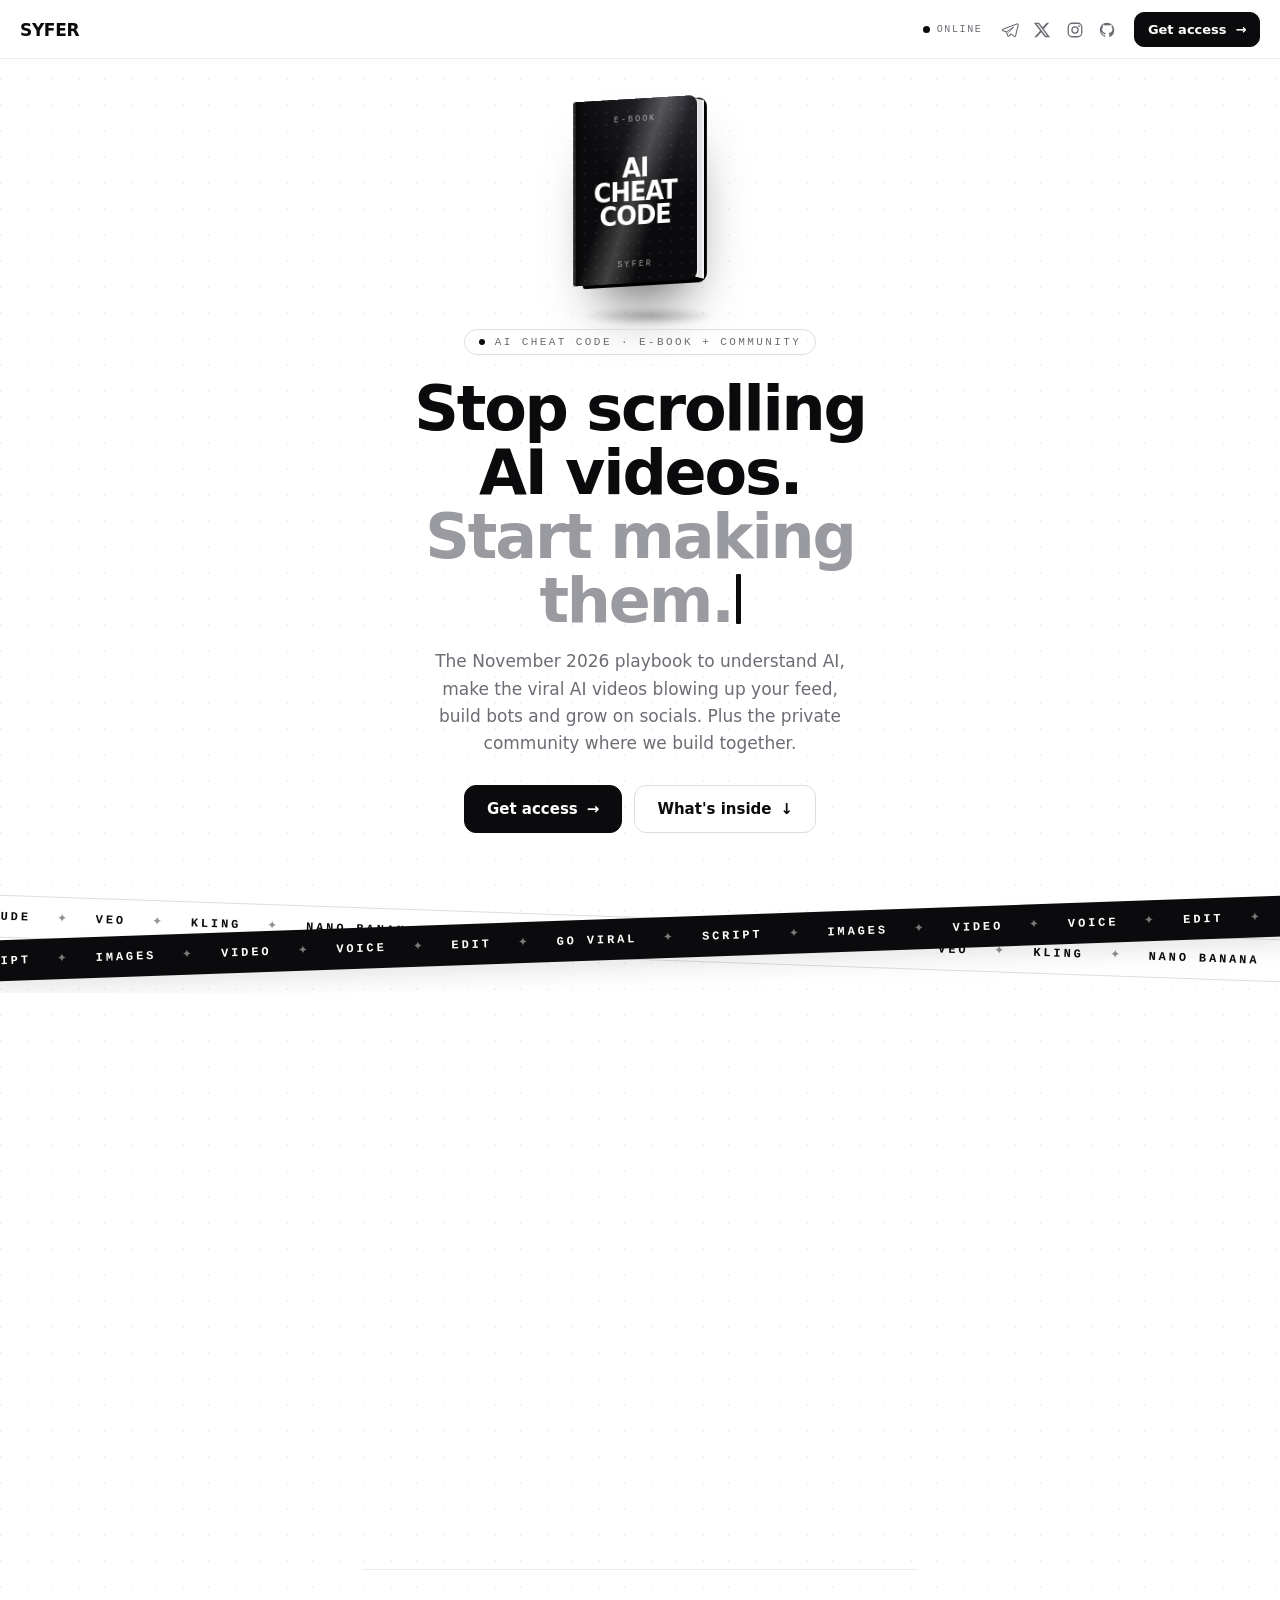
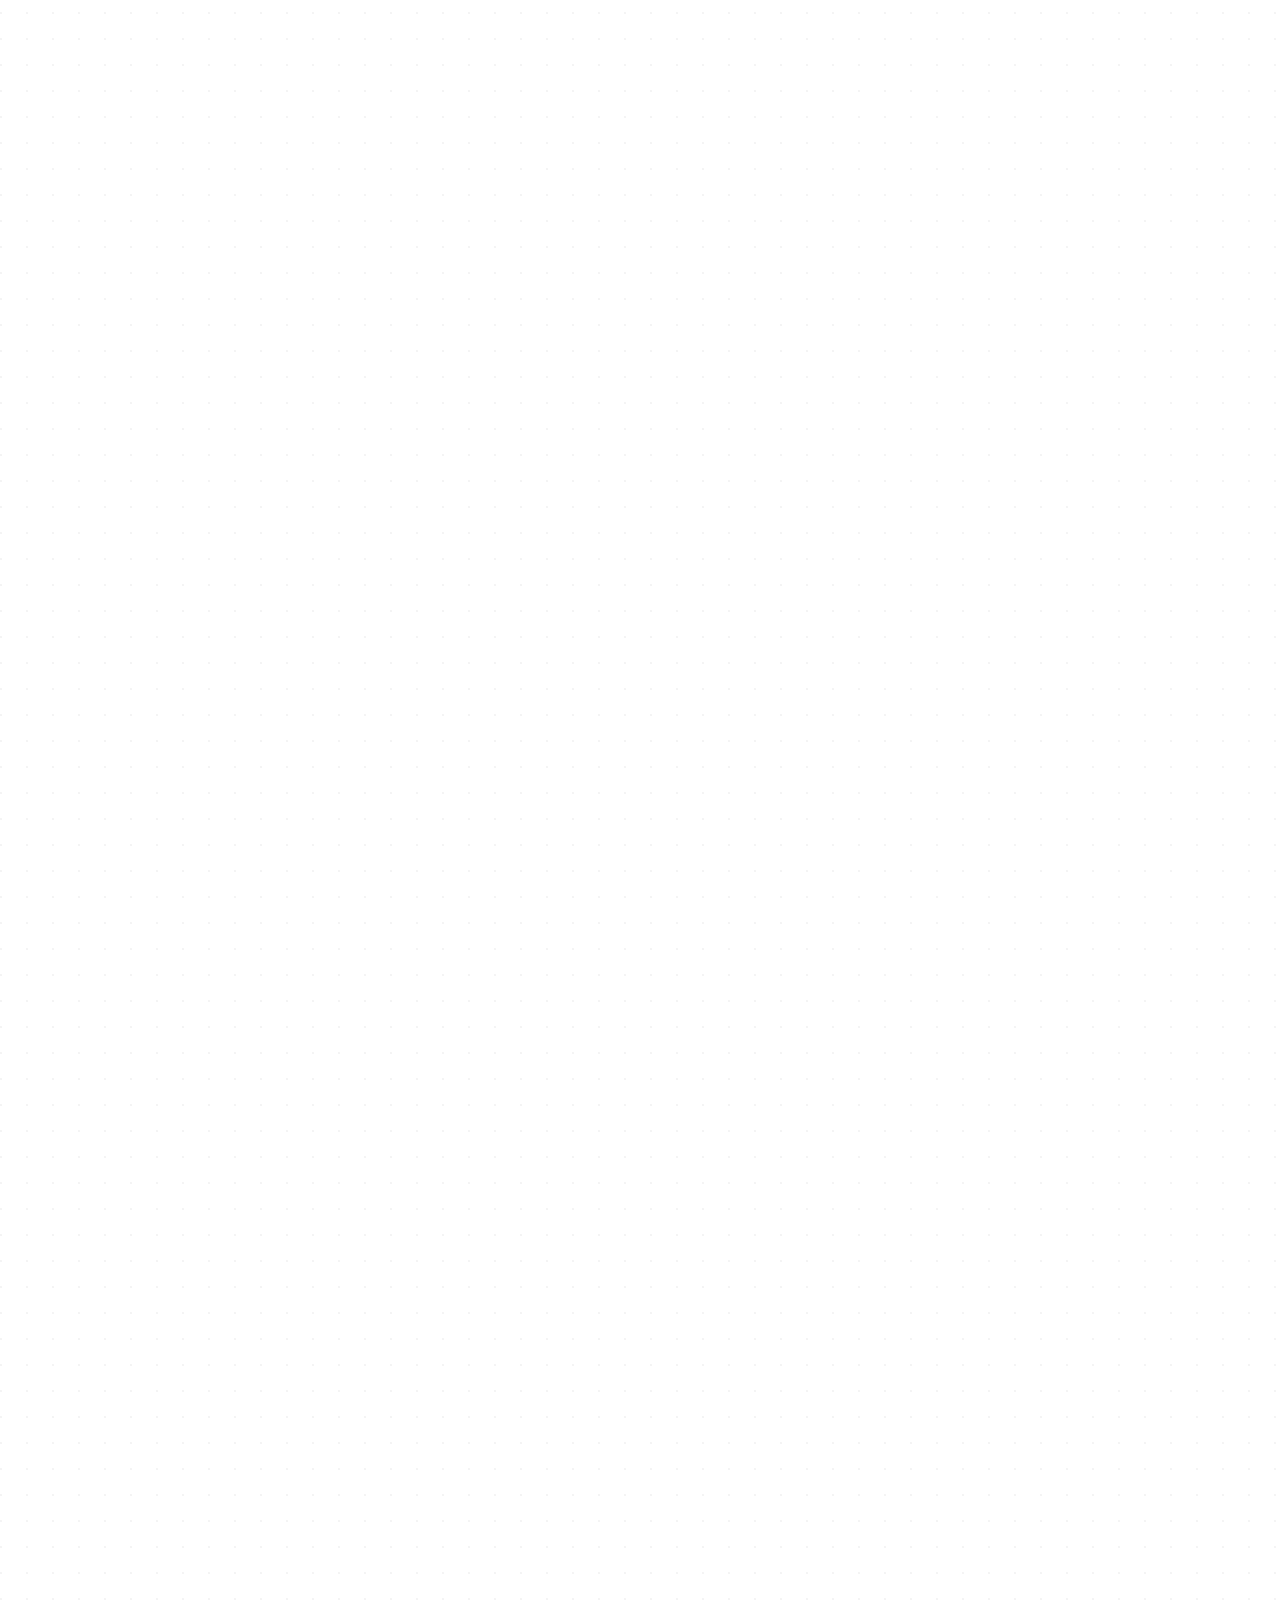
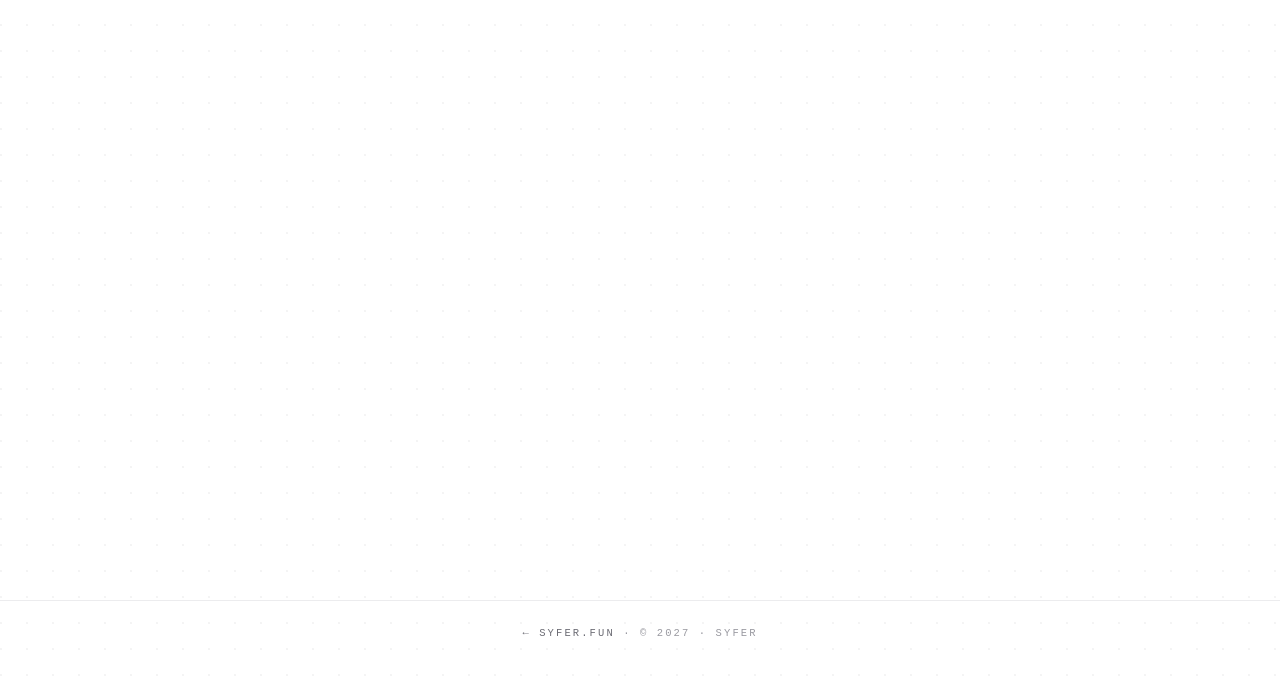
==== ai/index.html @ d8653ebd "Add AI Cheat Code sales funnel, Instagram and header socials - Add Instagram to socials and show all" ====
<!doctype html>
<html lang="en">
<head>
<meta charset="utf-8">
<meta name="viewport" content="width=device-width, initial-scale=1, viewport-fit=cover">
<title>AI Cheat Code · Learn AI with Syfer</title>
<meta name="description" content="AI Cheat Code: the November 2026 playbook to make viral AI videos, build bots and grow on socials. E-book + private community.">
<meta name="color-scheme" content="light">
<meta name="theme-color" content="#ffffff">
<meta http-equiv="Content-Security-Policy" content="default-src 'self'; base-uri 'none'; form-action 'none'; img-src 'self' data:; style-src 'self' https://fonts.googleapis.com; font-src https://fonts.gstatic.com; script-src 'self'; connect-src 'none'; object-src 'none'">
<meta name="referrer" content="strict-origin-when-cross-origin">
<link rel="canonical" href="https://syfer.fun/ai/">
<!-- Link preview on X, Instagram, Telegram, Discord… (URLs must be absolute) -->
<meta property="og:type" content="website">
<meta property="og:site_name" content="Syfer">
<meta property="og:url" content="https://syfer.fun/ai/">
<meta property="og:title" content="AI Cheat Code by Syfer">
<meta property="og:description" content="The viral AI video playbook: e-book + private community. Stop scrolling AI videos, start making them.">
<meta property="og:image" content="https://syfer.fun/ai/og.png">
<meta property="og:image:width" content="1200">
<meta property="og:image:height" content="630">
<meta property="og:image:alt" content="AI Cheat Code by Syfer: e-book and private community">
<meta name="twitter:card" content="summary_large_image">
<meta name="twitter:site" content="@0xSyfer">
<meta name="twitter:title" content="AI Cheat Code by Syfer">
<meta name="twitter:description" content="The viral AI video playbook: e-book + private community. Stop scrolling AI videos, start making them.">
<meta name="twitter:image" content="https://syfer.fun/ai/og.png">
<link rel="icon" type="image/webp" href="../face.webp">
<link rel="preconnect" href="https://fonts.googleapis.com">
<link rel="preconnect" href="https://fonts.gstatic.com" crossorigin>
<link rel="stylesheet" href="https://fonts.googleapis.com/css2?family=Inter:wght@400;500;600;700&family=Space+Grotesk:wght@500;700&family=Space+Mono:wght@400;700&display=swap">
<link rel="stylesheet" href="../styles.css">
<link rel="stylesheet" href="ai.css">
<script src="ai.js"></script>
</head>
<body class="ai">
<header class="bar">
  <a class="brand" href="../">SYFER</a>
  <span class="spacer"></span>
  <span class="status"><span class="dot"></span>online</span>
  <nav class="soc" id="bar-socials" aria-label="Socials"></nav>
  <a class="btn primary sm buzz shine" href="#join">Get access<span class="a">→</span></a>
</header>

<main>
  <div class="wrap">
    <section class="hero ai-hero">
      <div class="book" aria-hidden="true">
        <div class="book-float">
          <div class="book-3d">
            <div class="back"></div>
            <div class="pages"></div>
            <div class="cover">
              <span class="k">E-book</span>
              <span class="t">AI<br>Cheat<br>Code</span>
              <span class="by">Syfer</span>
            </div>
          </div>
        </div>
      </div>
      <span class="eyebrow"><span class="live"></span>AI Cheat Code · E-book + community</span>
      <h1 aria-label="Stop scrolling AI videos. Start making them."><span aria-hidden="true">Stop scrolling AI videos.</span><br><em class="type" aria-hidden="true" data-words="Start making them.|Make them go viral.|On any budget.">Start making them.</em></h1>
      <p class="sub">The November 2026 playbook to understand AI, make the viral AI videos blowing up your feed, build bots and grow on socials. Plus the private community where we build together.</p>
      <div class="cta">
        <a class="btn primary shine ring" id="hero-cta" href="#join">Get access <span class="a">→</span></a>
        <a class="btn ghost" href="#inside">What's inside <span class="a">↓</span></a>
      </div>
    </section>
  </div>

  <div class="band" aria-hidden="true">
    <div class="marquee alt"><div class="track">
      <span class="grp"><span>Claude</span><i>✦</i><span>Veo</span><i>✦</i><span>Kling</span><i>✦</i><span>Nano Banana</span><i>✦</i><span>Higgsfield</span><i>✦</i><span>ElevenLabs</span><i>✦</i></span>
      <span class="grp"><span>Claude</span><i>✦</i><span>Veo</span><i>✦</i><span>Kling</span><i>✦</i><span>Nano Banana</span><i>✦</i><span>Higgsfield</span><i>✦</i><span>ElevenLabs</span><i>✦</i></span>
    </div></div>
    <div class="marquee"><div class="track">
      <span class="grp"><span>Script</span><i>✦</i><span>Images</span><i>✦</i><span>Video</span><i>✦</i><span>Voice</span><i>✦</i><span>Edit</span><i>✦</i><span>Go viral</span><i>✦</i></span>
      <span class="grp"><span>Script</span><i>✦</i><span>Images</span><i>✦</i><span>Video</span><i>✦</i><span>Voice</span><i>✦</i><span>Edit</span><i>✦</i><span>Go viral</span><i>✦</i></span>
    </div></div>
  </div>

  <div class="wrap">
    <section class="block" id="inside">
      <div class="shead" data-reveal><h2>What you get</h2><span class="ln"></span></div>
      <div class="pair">
        <article class="tile spot" data-reveal>
          <svg class="ic" viewBox="0 0 24 24" aria-hidden="true"><path d="M5 4.6A2.1 2.1 0 0 1 7.1 2.5H19v15H7.1A2.1 2.1 0 0 0 5 19.6V4.6Z" fill="none" stroke="currentColor" stroke-width="1.7" stroke-linejoin="round"/><path d="M5 19.6a2.1 2.1 0 0 0 2.1 1.9H19v-4" fill="none" stroke="currentColor" stroke-width="1.7" stroke-linejoin="round"/><path d="M9 7.5h6" stroke="currentColor" stroke-width="1.7" stroke-linecap="round"/></svg>
          <h3>The e-book</h3>
          <p>80 pages, updated November 2026. From your first prompt to viral AI videos, written for complete beginners.</p>
          <ul class="ticks">
            <li>The Hood Method: viral “in the hood”-style videos, step by step</li>
            <li>The newest tools: Higgsfield, Seedance 2.5, Kling 4.0, Veo 3.1, Claude…</li>
            <li>2026 reach playbooks for TikTok, Reels, Shorts and X</li>
            <li>Build AI bots, make money, 20 copy-paste prompts</li>
          </ul>
        </article>
        <article class="tile spot" data-reveal>
          <svg class="ic" viewBox="0 0 24 24" aria-hidden="true"><circle cx="9" cy="8" r="3.3" fill="none" stroke="currentColor" stroke-width="1.7"/><path d="M2.8 20c.6-3.4 3.1-5.4 6.2-5.4s5.6 2 6.2 5.4" fill="none" stroke="currentColor" stroke-width="1.7" stroke-linecap="round"/><path d="M15.4 4.9a3.2 3.2 0 0 1 0 6.2M17.6 14.9c1.9.7 3.2 2.4 3.6 5.1" fill="none" stroke="currentColor" stroke-width="1.7" stroke-linecap="round"/></svg>
          <h3>Private community</h3>
          <p>A members-only Telegram group to build alongside me and people on the same path.</p>
          <ul class="ticks">
            <li>Updates as AI tools change, every month</li>
            <li>Feedback on your videos</li>
            <li>New workflows, prompts and drops as they land</li>
            <li>Ask questions and get unstuck fast</li>
          </ul>
        </article>
      </div>
    </section>

    <section class="block">
      <div class="shead" data-reveal><h2>What you'll learn</h2><span class="ln"></span></div>
      <ol class="mods">
        <li data-reveal><span class="num">01</span><b>Understand AI</b><span class="d">What it really is, where it's going, and how to keep up without drowning in hype.</span></li>
        <li data-reveal><span class="num">02</span><b>The model map, November 2026</b><span class="d">The latest Claude, ChatGPT, Gemini and Grok, plus the best image, video and voice models, and what each is for.</span></li>
        <li data-reveal><span class="num">03</span><b>Prompting and bending AI</b><span class="d">Prompts that work, the hacks pros use, and why “jailbreaks” get you banned.</span></li>
        <li class="star" data-reveal><span class="num">04</span><b>The Hood Method ★</b><span class="d">The core: viral “[character] in another world” videos, step by step. Asset kits, consistent characters, structured multi-shot prompts, 15-second parts, sound and edit.</span></li>
        <li data-reveal><span class="num">05</span><b>Pro creator secrets and Higgsfield</b><span class="d">How the top AI video creators prompt, plus every Higgsfield tool that matters in November 2026.</span></li>
        <li data-reveal><span class="num">06</span><b>Trend radar</b><span class="d">What's blowing up this month, and a method to catch the next trend in under 72 hours.</span></li>
        <li data-reveal><span class="num">07</span><b>Blow up on socials</b><span class="d">The 2026 rules of reach and playbooks for TikTok, Reels, Shorts and X. Comment-to-DM funnels.</span></li>
        <li data-reveal><span class="num">08</span><b>Bots and money</b><span class="d">Build your own AI bots, stack income streams, and avoid strikes and takedowns.</span></li>
      </ol>
    </section>

    <section class="block">
      <div class="shead" data-reveal><h2>Is it for you?</h2><span class="ln"></span></div>
      <div class="pair">
        <article class="tile spot" data-reveal>
          <h3>For you if</h3>
          <ul class="ticks">
            <li>You see AI videos blowing up and want to make your own</li>
            <li>You're a total beginner, or you tried and got bad results</li>
            <li>You want to understand AI, not just copy prompts</li>
          </ul>
        </article>
        <article class="tile muted" data-reveal>
          <h3>Not for you if</h3>
          <ul class="ticks no">
            <li>You want a get-rich-quick button</li>
            <li>You won't put in a few hours to practice</li>
          </ul>
        </article>
      </div>
    </section>

    <section class="block">
      <div class="shead" data-reveal><h2>How it works</h2><span class="ln"></span></div>
      <ol class="steps">
        <li data-reveal><span class="num">01</span><b>Get access</b><span class="d">€29 one-time, secure Stripe checkout: card, Apple Pay, Link or Klarna.</span></li>
        <li data-reveal><span class="num">02</span><b>Instant delivery</b><span class="d">Right after payment: your e-book download and your invite to the private community.</span></li>
        <li data-reveal><span class="num">03</span><b>Start creating</b><span class="d">Follow the 7-day plan and post your first AI video series.</span></li>
      </ol>
    </section>

    <section class="block">
      <div class="shead" data-reveal><h2>FAQ</h2><span class="ln"></span></div>
      <div class="faq" data-reveal>
        <details>
          <summary>Do I need to code or have a powerful computer?</summary>
          <p>No. Everything is written for beginners and there is a $0 route for the whole video pipeline, using free tiers and free credits.</p>
        </details>
        <details>
          <summary>What do I get exactly?</summary>
          <p>The 80-page AI Cheat Code e-book (PDF) and access to the private Telegram community, where updates, new workflows and feedback are shared.</p>
        </details>
        <details>
          <summary>How do I get access after paying?</summary>
          <p>Instantly: the confirmation page right after checkout gives you the e-book download and your community invite. You also get a receipt by email.</p>
        </details>
        <details>
          <summary>Is it up to date?</summary>
          <p>This edition covers the tools and models as of November 2026. AI moves fast, so updates are shared in the community.</p>
        </details>
        <details>
          <summary>How much is it?</summary>
          <p>€29, one-time. No subscription. Checkout can show the price in your local currency.</p>
        </details>
        <details>
          <summary>Is this financial advice?</summary>
          <p>No. Nothing here is financial advice. This is about learning and using AI tools.</p>
        </details>
      </div>
    </section>

    <section class="block" id="join">
      <div class="final" data-reveal>
        <span class="eyebrow dark"><span class="live"></span>E-book + private community</span>
        <h2>Your first viral AI video starts here.</h2>
        <p>Get the playbook and your access to the private community for €29. One-time payment, instant access.</p>
        <!-- CHECKOUT LINK: Stripe Payment Link for product prod_VgJvzCxhBrCzj3. It is the only place to change. -->
        <a class="btn invert buzz shine ring" id="checkout" href="https://buy.stripe.com/3cI8wQ4Vd99ied85Mm0x200" rel="noopener"><span>Get<span class="opt"> instant</span> access · €29</span><span class="a">→</span></a>
        <span class="note">€29 one-time · Secure Stripe checkout · Instant access</span>
      </div>
    </section>
  </div>
</main>

<div class="dock" id="dock">
  <span class="dock-t"><b>Learn AI</b><span>Viral AI video playbook</span></span>
  <a class="btn primary sm buzz" href="#join">Get access<span class="a">→</span></a>
</div>

<footer><a class="back" href="../">← syfer.fun</a> · © 2027 · SYFER</footer>

<script src="../app.js" defer></script>
</body>
</html>
---- styles.css ----
:root{
  --bg:#ffffff;
  --ink:#0b0b0d;
  --fg:#17171a;
  --muted:#6c6c74;
  --faint:#9a9aa1;
  --line:#ececee;
  --line2:#dedee1;
  --sans:"Inter",system-ui,-apple-system,"Segoe UI",sans-serif;
  --disp:"Space Grotesk","Inter",system-ui,sans-serif;
  --mono:"Space Mono",ui-monospace,"SFMono-Regular",Menlo,monospace;
  color-scheme:light;
}
*{box-sizing:border-box}
html,body{margin:0}
body{
  background:
    radial-gradient(circle at 1px 1px, rgba(11,11,13,.045) 1px, transparent 0) 0 0/26px 26px,
    var(--bg);
  color:var(--fg);font-family:var(--sans);-webkit-font-smoothing:antialiased;min-height:100vh;
  padding-top:env(safe-area-inset-top,0px);padding-bottom:env(safe-area-inset-bottom,0px)
}
a{color:inherit;text-decoration:none}
button{font-family:inherit;cursor:pointer}
img{display:block;max-width:100%}

.bar{position:sticky;top:0;z-index:20;display:flex;align-items:center;gap:12px;
  padding-top:max(12px,env(safe-area-inset-top,0px));padding-bottom:11px;
  padding-left:max(20px,env(safe-area-inset-left,0px));padding-right:max(20px,env(safe-area-inset-right,0px));
  background:rgba(255,255,255,.82);-webkit-backdrop-filter:blur(10px);backdrop-filter:blur(10px);
  border-bottom:1px solid var(--line)}
body::before{content:"";position:fixed;inset:0 0 auto;height:env(safe-area-inset-top,0px);z-index:21;background:#fff}
.brand{font-family:var(--disp);font-weight:700;font-size:17px;letter-spacing:-.02em}
.bar .spacer{flex:1}
.status{display:inline-flex;align-items:center;gap:7px;font-family:var(--mono);font-size:10px;letter-spacing:.16em;
  text-transform:uppercase;color:var(--muted)}
.status .dot{width:7px;height:7px;border-radius:50%;background:var(--ink);animation:pulse 2.6s infinite}
@keyframes pulse{0%{box-shadow:0 0 0 0 rgba(11,11,13,.28)}70%{box-shadow:0 0 0 7px rgba(11,11,13,0)}100%{box-shadow:0 0 0 0 rgba(11,11,13,0)}}
.soc{display:flex;align-items:center;gap:2px}
.soc a{display:inline-flex;align-items:center;justify-content:center;width:34px;height:34px;border-radius:9px;
  color:var(--muted);transition:.2s ease}
.soc a:hover{color:var(--ink);background:rgba(11,11,13,.05)}
.soc a:focus-visible{outline:2px solid var(--ink);outline-offset:1px}
.soc svg{width:18px;height:18px}

main{max-width:600px;margin:0 auto;
  padding-left:max(22px,env(safe-area-inset-left,0px));padding-right:max(22px,env(safe-area-inset-right,0px))}

.hero{text-align:center;padding-top:3vh;padding-bottom:6vh}
.avatar{width:112px;height:112px;border-radius:50%;object-fit:cover;border:1px solid var(--line2);
  box-shadow:0 16px 40px -18px rgba(11,11,13,.55);margin:0 auto 22px}
.eyebrow{display:inline-flex;align-items:center;gap:10px;font-family:var(--mono);font-size:11px;letter-spacing:.22em;
  text-transform:uppercase;color:var(--muted);border:1px solid var(--line2);border-radius:999px;padding:6px 14px}
h1{font-family:var(--disp);font-weight:700;font-size:clamp(36px,7.6vw,62px);line-height:1.03;letter-spacing:-.035em;
  margin:22px 0 0;color:var(--ink);text-wrap:balance}
h1 em{font-style:normal;color:var(--faint)}
.sub{font-size:clamp(15px,2vw,17px);line-height:1.6;color:var(--muted);max-width:40ch;margin:16px auto 0}
.cta{display:flex;justify-content:center;flex-wrap:wrap;gap:12px;margin-top:28px}
.btn{display:inline-flex;align-items:center;gap:9px;font-size:15px;font-weight:600;padding:14px 22px;border-radius:12px;
  border:1px solid var(--ink);transition:.22s ease;white-space:nowrap}
.btn .a{transition:transform .25s}
.btn:hover .a{transform:translateX(3px)}
.btn.primary{background:var(--ink);color:#fff}
.btn.primary:hover{transform:translateY(-2px);box-shadow:0 10px 26px -12px rgba(11,11,13,.5)}
.btn.ghost{background:#fff;color:var(--ink);border-color:var(--line2)}
.btn.ghost:hover{border-color:var(--ink);transform:translateY(-2px)}
.btn.sm{padding:9px 15px;font-size:13px;border-radius:10px}

section.block{padding-bottom:40px}
.shead{display:flex;align-items:baseline;gap:12px;margin:0 2px 16px}
.shead h2{font-family:var(--mono);font-size:11px;letter-spacing:.28em;text-transform:uppercase;color:var(--muted);margin:0}
.shead .ln{flex:1;height:1px;background:var(--line2);align-self:center}
.shead .code{font-family:var(--mono);font-size:10.5px;letter-spacing:.12em;text-transform:uppercase;color:var(--faint);
  background:transparent;border:0;padding:2px;transition:.2s}
.shead .code b{color:var(--muted);letter-spacing:.18em}
.shead .code:hover,.shead .code:hover b,.shead .code.done{color:var(--ink)}

.grid{display:grid;grid-template-columns:repeat(3,1fr);gap:10px}
.card{display:flex;align-items:center;gap:13px;background:#fff;border:1px solid var(--line);border-radius:14px;
  padding:15px 16px;transition:.22s ease;text-align:left;width:100%}
.card:hover{border-color:var(--line2);transform:translateY(-2px);box-shadow:0 12px 28px -18px rgba(11,11,13,.4)}
.card .ic{width:22px;height:22px;flex:0 0 22px;color:var(--ink)}
.card .t{display:flex;flex-direction:column;gap:1px;min-width:0}
.card .n{font-weight:600;font-size:15px}
.card .s{font-family:var(--mono);font-size:10.5px;letter-spacing:.04em;color:var(--faint);
  white-space:nowrap;overflow:hidden;text-overflow:ellipsis}
.card .arr{margin-left:auto;font-family:var(--mono);font-size:13px;color:var(--faint);transition:.24s}
.card:hover .arr{color:var(--ink);transform:translate(2px,-2px)}

footer{border-top:1px solid var(--line);text-align:center;padding:26px 0 40px;
  font-family:var(--mono);font-size:10.5px;letter-spacing:.2em;text-transform:uppercase;color:var(--faint)}

.copy-helper{position:fixed;top:0;left:0;width:1px;height:1px;opacity:0;pointer-events:none}

/* CTA effects (shared): buzz = short vibration every few seconds, shine = light sweep, ring = pulsing halo */
.buzz{animation:buzz 4.2s ease-in-out 1.2s infinite}
.buzz:hover,.buzz:focus-visible{animation:none}
@keyframes buzz{
  0%,84%,100%{transform:translate3d(0,0,0) rotate(0)}
  86%{transform:translate3d(-2px,0,0) rotate(-2.5deg)}
  88%{transform:translate3d(2px,0,0) rotate(2.5deg)}
  90%{transform:translate3d(-2px,0,0) rotate(-2deg)}
  92%{transform:translate3d(2px,0,0) rotate(2deg)}
  94%{transform:translate3d(-1px,0,0) rotate(-1deg)}
  96%{transform:translate3d(1px,0,0) rotate(.5deg)}
}
.shine{position:relative;overflow:hidden;isolation:isolate}
.shine::after{content:"";position:absolute;top:-10%;bottom:-10%;left:-60%;width:42%;pointer-events:none;
  background:linear-gradient(100deg,transparent,var(--shine,rgba(255,255,255,.42)),transparent);
  transform:skewX(-18deg);animation:shine 3.8s ease-in-out infinite}
@keyframes shine{0%,52%{transform:skewX(-18deg) translateX(0)}82%,100%{transform:skewX(-18deg) translateX(460%)}}
.ring{--ring:rgba(11,11,13,.32)}
.ring:not(:hover){box-shadow:0 0 0 0 var(--ring);animation:ring 2.6s ease-out infinite}
.ring.buzz:not(:hover){animation:buzz 4.2s ease-in-out 1.2s infinite,ring 2.6s ease-out infinite}
@keyframes ring{0%{box-shadow:0 0 0 0 var(--ring)}70%,100%{box-shadow:0 0 0 14px transparent}}

.grid.two{grid-template-columns:repeat(2,1fr)}

/* Home: promo pill + featured product card (links to the /ai sales page) */
.promo{display:inline-flex;align-items:center;gap:10px;margin:0 auto 22px;padding:5px 14px 5px 5px;border:1px solid var(--line2);
  border-radius:999px;background:#fff;font-size:13px;font-weight:600;color:var(--ink);--shine:rgba(11,11,13,.1);
  box-shadow:0 8px 22px -16px rgba(11,11,13,.45);transition:.22s ease}
.promo .new{font-family:var(--mono);font-size:10px;font-weight:700;letter-spacing:.16em;text-transform:uppercase;
  color:#fff;background:var(--ink);border-radius:999px;padding:4px 9px}
.promo .a{transition:transform .25s}
.promo:hover{border-color:var(--ink);transform:translateY(-1px)}
.promo:hover .a{transform:translateX(3px)}

.feature{position:relative;isolation:isolate;overflow:hidden;display:grid;grid-template-columns:auto 1fr;align-items:center;gap:24px;
  padding:24px 24px 24px 30px;border-radius:18px;background:var(--ink);color:#fff;
  box-shadow:0 26px 50px -30px rgba(11,11,13,.75);transition:transform .25s ease,box-shadow .25s ease}
.feature:hover{transform:translateY(-3px);box-shadow:0 34px 60px -30px rgba(11,11,13,.85)}
.feature::before{content:"";position:absolute;z-index:-2;left:50%;top:50%;width:max(220%,700px);aspect-ratio:1;translate:-50% -50%;
  background:conic-gradient(from 0deg,transparent 0deg 200deg,rgba(255,255,255,.35) 270deg,#fff 330deg,transparent 360deg);
  animation:fspin 5.5s linear infinite}
.feature::after{content:"";position:absolute;z-index:-1;inset:2px;border-radius:16px;
  background:radial-gradient(circle at 1px 1px,rgba(255,255,255,.06) 1px,transparent 0) 0 0/18px 18px,
    radial-gradient(120% 90% at 0% 0%,#26262d,#0b0b0d 60%)}
@keyframes fspin{to{transform:rotate(1turn)}}

.fbook{perspective:700px;display:block}
.fb-3d{display:block;width:92px;height:124px;transform:rotateY(-24deg) rotateX(6deg);animation:ffloat 5s ease-in-out infinite;
  border-radius:3px 8px 8px 3px;box-shadow:3px 3px 0 #d9d9de,6px 6px 0 #a9a9b0,0 22px 30px -12px rgba(0,0,0,.8)}
@keyframes ffloat{0%,100%{translate:0 0}50%{translate:0 -6px}}
.fb-cover{position:relative;overflow:hidden;display:flex;flex-direction:column;justify-content:space-between;width:100%;height:100%;
  padding:10px 9px 9px;border-radius:3px 8px 8px 3px;border:1px solid rgba(255,255,255,.14);
  background:linear-gradient(90deg,rgba(255,255,255,.1) 0 2px,rgba(0,0,0,.35) 2px 5px,transparent 5px),radial-gradient(120% 90% at 80% 0%,#33333b,#121216 62%)}
.fb-cover::after{content:"";position:absolute;inset:-20% -60%;background:linear-gradient(110deg,transparent 42%,rgba(255,255,255,.22) 50%,transparent 58%);
  animation:fgloss 5s ease-in-out infinite}
@keyframes fgloss{0%,40%{transform:translateX(-45%)}75%,100%{transform:translateX(45%)}}
.fb-cover .k,.fb-cover .by{font-family:var(--mono);font-size:6.5px;letter-spacing:.26em;text-transform:uppercase;color:rgba(255,255,255,.6)}
.fb-cover .t{font-family:var(--disp);font-weight:700;font-size:19px;line-height:.9;letter-spacing:-.04em;text-transform:uppercase}

.ftext{display:flex;flex-direction:column;align-items:flex-start;gap:6px;min-width:0}
.ftext .tag{display:inline-flex;align-items:center;gap:8px;font-family:var(--mono);font-size:10px;letter-spacing:.18em;text-transform:uppercase;color:rgba(255,255,255,.65)}
.ftext .live{width:6px;height:6px;border-radius:50%;background:#fff;animation:fpulse 2.4s infinite}
@keyframes fpulse{0%{box-shadow:0 0 0 0 rgba(255,255,255,.45)}70%{box-shadow:0 0 0 7px rgba(255,255,255,0)}100%{box-shadow:0 0 0 0 rgba(255,255,255,0)}}
.ftext b{font-family:var(--disp);font-size:26px;line-height:1.05;letter-spacing:-.03em;color:#fff}
.ftext .d{font-size:14px;line-height:1.5;color:rgba(255,255,255,.68);max-width:36ch}
.ftext .btn{margin-top:8px}
.btn.invert{background:#fff;color:var(--ink);border-color:#fff;--shine:rgba(11,11,13,.14)}
.feature:hover .btn .a{transform:translateX(3px)}

@media(max-width:420px){
  .feature{grid-template-columns:1fr;justify-items:center;text-align:center;gap:20px;padding:28px 20px 24px}
  .ftext{align-items:center}
  .promo{font-size:12px;gap:8px;padding-right:12px}
}
@media(max-width:360px){.promo .opt{display:none}}

@media(max-width:640px){
  .bar{gap:8px;padding-left:max(16px,env(safe-area-inset-left,0px));padding-right:max(16px,env(safe-area-inset-right,0px))}
  .status{display:none}
  .soc{gap:0}
  .soc a{width:32px;height:32px}
}
@media(max-width:360px){
  .bar{gap:6px}
  .soc a{width:30px;height:30px}
  .bar .btn.sm{padding:9px 12px}
  .bar .btn .a{display:none}
}

@media(max-width:620px){.grid{grid-template-columns:1fr 1fr}}
@media(max-width:400px){.grid,.grid.two{grid-template-columns:1fr}}

@media(prefers-reduced-motion:reduce){
  *,*::before,*::after{animation:none!important;transition:none!important}
}
---- ai/ai.css ----
/* syfer.fun/ai — "Learn AI" sales page. Loaded after ../styles.css. */

body.ai main{max-width:none;padding:0}
.wrap{max-width:600px;margin:0 auto;
  padding-left:max(22px,env(safe-area-inset-left,0px));padding-right:max(22px,env(safe-area-inset-right,0px))}
section[id]{scroll-margin-top:76px}
a.brand{color:var(--ink)}
footer .back{color:var(--muted);transition:color .2s}
footer .back:hover{color:var(--ink)}
@media(prefers-reduced-motion:no-preference){html{scroll-behavior:smooth}}

/* ---------- Hero ---------- */
.ai-hero{padding-top:max(28px,4vh);padding-bottom:5vh}
.ai-hero > *{animation:rise .9s cubic-bezier(.2,.7,.2,1) both}
.ai-hero > :nth-child(1){animation-delay:.05s}
.ai-hero > :nth-child(2){animation-delay:.25s}
.ai-hero > :nth-child(3){animation-delay:.38s}
.ai-hero > :nth-child(4){animation-delay:.52s}
.ai-hero > :nth-child(5){animation-delay:.66s}
@keyframes rise{from{opacity:0;transform:translateY(22px);filter:blur(8px)}to{opacity:1;transform:none;filter:none}}

.eyebrow .live{width:6px;height:6px;border-radius:50%;background:var(--ink);animation:pulse 2.6s infinite}
.eyebrow.dark{color:rgba(255,255,255,.7);border-color:rgba(255,255,255,.18)}
.eyebrow.dark .live{background:#fff;animation-name:pulse-w}
@keyframes pulse-w{0%{box-shadow:0 0 0 0 rgba(255,255,255,.4)}70%{box-shadow:0 0 0 7px rgba(255,255,255,0)}100%{box-shadow:0 0 0 0 rgba(255,255,255,0)}}

/* typewriter line */
.type{display:inline-block;min-height:1.03em}
.type::after{content:"";display:inline-block;width:.07em;height:.8em;margin-left:.06em;vertical-align:-.04em;
  background:var(--ink);border-radius:1px;animation:caret 1s steps(1) infinite}
@keyframes caret{50%{opacity:0}}

/* 3D e-book */
.book{display:flex;justify-content:center;perspective:1100px;margin:4px auto 30px;height:200px}
.book-float{position:relative;animation:float 6s ease-in-out infinite}
.book-float::after{content:"";position:absolute;left:8%;right:-6%;bottom:-26px;height:18px;border-radius:50%;
  background:radial-gradient(closest-side,rgba(11,11,13,.28),transparent);filter:blur(2px);animation:shadow 6s ease-in-out infinite}
@keyframes float{0%,100%{transform:translateY(0)}50%{transform:translateY(-12px)}}
@keyframes shadow{0%,100%{transform:scale(1);opacity:1}50%{transform:scale(.84);opacity:.6}}
.book-3d{--t:22px;position:relative;width:138px;height:186px;transform-style:preserve-3d;
  transform:rotateX(var(--rx,7deg)) rotateY(var(--ry,-26deg));transition:transform .6s cubic-bezier(.2,.7,.2,1)}
.book-3d > div{position:absolute;inset:0;border-radius:3px 9px 9px 3px}
.book-3d .back{background:#000;transform:translateZ(calc(var(--t) / -2));box-shadow:0 34px 60px -24px rgba(11,11,13,.7)}
.book-3d .pages{left:0;width:var(--t);inset:auto;top:3px;height:calc(100% - 6px);border-radius:2px;
  background:repeating-linear-gradient(90deg,#f4f4f6 0 1px,#dcdce0 1px 2px);
  transform:rotateY(90deg) translateZ(calc(138px - var(--t) / 2 - 3px))}
.book-3d .cover{display:flex;flex-direction:column;justify-content:space-between;padding:16px 15px 14px;overflow:hidden;
  color:#fff;transform:translateZ(calc(var(--t) / 2));
  background:
    linear-gradient(90deg,rgba(255,255,255,.1) 0 3px,rgba(0,0,0,.35) 3px 7px,transparent 7px),
    radial-gradient(120% 90% at 80% 0%,#2a2a31,#0b0b0d 62%)}
.cover::before{content:"";position:absolute;inset:0;pointer-events:none;opacity:.5;
  background:radial-gradient(circle at 1px 1px,rgba(255,255,255,.14) 1px,transparent 0) 0 0/12px 12px}
.cover::after{content:"";position:absolute;inset:-20% -60%;pointer-events:none;
  background:linear-gradient(110deg,transparent 42%,rgba(255,255,255,.22) 50%,transparent 58%);
  animation:gloss 5s ease-in-out infinite}
@keyframes gloss{0%,40%{transform:translateX(-45%)}75%,100%{transform:translateX(45%)}}
.cover .k,.cover .by{position:relative;font-family:var(--mono);font-size:9px;letter-spacing:.28em;text-transform:uppercase;color:rgba(255,255,255,.6)}
.cover .t{position:relative;font-family:var(--disp);font-weight:700;font-size:27px;line-height:.9;letter-spacing:-.04em;text-transform:uppercase}

/* ---------- Crossing marquee tapes ---------- */
.band{position:relative;overflow:hidden;padding:34px 0;margin:6px 0 30px}
.marquee{position:relative;margin:0 -30px;padding:13px 0;background:var(--ink);color:#fff;transform:rotate(-2deg);
  box-shadow:0 14px 30px -18px rgba(11,11,13,.6)}
.marquee.alt{position:absolute;left:0;right:0;top:50%;margin-top:-22px;background:#fff;color:var(--ink);
  border-block:1px solid var(--line2);transform:rotate(2deg);box-shadow:none}
.marquee .track{display:flex;width:max-content;animation:marq 28s linear infinite}
.marquee.alt .track{animation-duration:34s;animation-direction:reverse}
.marquee .grp{display:flex;align-items:center;gap:26px;padding-right:26px;white-space:nowrap;
  font-family:var(--mono);font-size:12px;font-weight:700;letter-spacing:.24em;text-transform:uppercase}
.marquee i{font-style:normal;font-weight:400;opacity:.45}
@keyframes marq{to{transform:translateX(-50%)}}

/* ---------- Scroll reveal (enabled by ai.js, skipped for reduced motion) ---------- */
.rv [data-reveal]{opacity:0;translate:0 26px;filter:blur(6px);
  transition:opacity .8s ease var(--d,0s),translate .8s cubic-bezier(.2,.7,.2,1) var(--d,0s),filter .8s ease var(--d,0s),
    transform .25s ease,box-shadow .25s ease,border-color .25s ease,background-color .25s ease}
.rv [data-reveal].in{opacity:1;translate:none;filter:none}

/* ---------- Tiles ---------- */
.pair{display:grid;grid-template-columns:1fr 1fr;gap:10px}
.tile{position:relative;overflow:hidden;background:#fff;border:1px solid var(--line);border-radius:14px;padding:20px 18px;
  transition:transform .25s ease,box-shadow .25s ease,border-color .25s ease}
.tile.spot:hover{transform:translateY(-3px);border-color:var(--line2);box-shadow:0 18px 40px -24px rgba(11,11,13,.45)}
.spot::before{content:"";position:absolute;inset:0;pointer-events:none;opacity:0;transition:opacity .3s;
  background:radial-gradient(240px circle at var(--mx,50%) var(--my,0%),rgba(11,11,13,.07),transparent 65%)}
.spot:hover::before{opacity:1}
.tile > *{position:relative}
.tile.muted{background:transparent;border-style:dashed;border-color:var(--line2)}
.tile .ic{width:24px;height:24px;color:var(--ink);margin-bottom:14px;transition:transform .35s cubic-bezier(.3,1.6,.5,1)}
.tile:hover .ic{transform:scale(1.15) rotate(-6deg)}
.tile h3{font-family:var(--disp);font-weight:700;font-size:19px;letter-spacing:-.02em;margin:0 0 6px;color:var(--ink)}
.tile p{margin:0 0 14px;font-size:14px;line-height:1.55;color:var(--muted)}
.ticks{list-style:none;margin:0;padding:0;display:grid;gap:9px}
.ticks li{position:relative;padding-left:20px;font-size:14px;line-height:1.5}
.ticks li::before{content:"→";position:absolute;left:0;top:0;font-family:var(--mono);font-size:12px;color:var(--faint);transition:transform .25s,color .25s}
.tile:hover .ticks li::before{color:var(--ink);transform:translateX(2px)}
.ticks.no li{color:var(--muted)}
.ticks.no li::before{content:"×"}

/* ---------- Modules ---------- */
.mods,.steps{list-style:none;margin:0;padding:0}
.mods{border-top:1px solid var(--line)}
.mods li{position:relative;display:grid;grid-template-columns:40px 1fr;column-gap:10px;row-gap:3px;padding:16px 8px;
  border-bottom:1px solid var(--line);border-radius:10px}
.mods li:hover{background-color:rgba(11,11,13,.03)}
.mods .num,.steps .num{font-family:var(--mono);font-size:12px;letter-spacing:.06em;color:var(--faint);transition:color .25s}
.mods .num{grid-row:span 2;padding-top:3px}
.mods li:hover .num{color:var(--ink)}
.mods li.star{background-color:var(--ink);border-color:var(--ink);margin:6px 0;padding:18px 14px}
.mods li.star b{color:#fff}
.mods li.star .d{color:rgba(255,255,255,.7)}
.mods li.star .num{color:rgba(255,255,255,.5)}
.mods li.star:hover{background-color:#000}
.mods b,.steps b{font-weight:600;font-size:15.5px;color:var(--ink)}
.mods .d,.steps .d{font-size:14px;line-height:1.55;color:var(--muted)}

/* ---------- Steps ---------- */
.steps{display:grid;grid-template-columns:repeat(3,1fr);gap:10px}
.steps li{display:flex;flex-direction:column;gap:6px;background:#fff;border:1px solid var(--line);border-radius:14px;padding:18px 16px}
.steps .num{display:inline-grid;place-items:center;width:30px;height:30px;margin-bottom:8px;border-radius:50%;
  border:1px solid var(--line2);color:var(--muted);transition:background-color .5s ease var(--d,0s),color .5s ease var(--d,0s),border-color .5s ease var(--d,0s)}
.steps li.in .num,.steps li:hover .num{background:var(--ink);border-color:var(--ink);color:#fff}

/* ---------- FAQ ---------- */
.faq{border-top:1px solid var(--line)}
.faq details{border-bottom:1px solid var(--line);padding:0 2px}
.faq summary{display:flex;justify-content:space-between;align-items:center;gap:14px;padding:16px 0;cursor:pointer;
  font-weight:600;font-size:15px;color:var(--ink);list-style:none}
.faq summary::-webkit-details-marker{display:none}
.faq summary::after{content:"+";font-family:var(--mono);font-size:16px;color:var(--faint);transition:transform .25s}
.faq details[open] summary::after{transform:rotate(45deg);color:var(--ink)}
.faq summary:focus-visible{outline:2px solid var(--ink);outline-offset:2px;border-radius:4px}
.faq details[open] p{animation:open .35s ease}
@keyframes open{from{opacity:0;transform:translateY(-4px)}}
.faq p{margin:0 0 16px;font-size:14px;line-height:1.6;color:var(--muted)}

/* ---------- Final CTA (rotating light border) ---------- */
.final{position:relative;isolation:isolate;overflow:hidden;display:flex;flex-direction:column;align-items:center;text-align:center;
  color:#fff;background:var(--ink);border-radius:20px;padding:42px 22px 34px;box-shadow:0 30px 60px -30px rgba(11,11,13,.7)}
.final::before{content:"";position:absolute;z-index:-2;left:50%;top:50%;width:max(220%,720px);aspect-ratio:1;translate:-50% -50%;
  background:conic-gradient(from 0deg,transparent 0deg 200deg,rgba(255,255,255,.35) 270deg,#fff 330deg,transparent 360deg);
  animation:spin 5.5s linear infinite}
.final::after{content:"";position:absolute;z-index:-1;inset:2px;border-radius:18px;
  background:
    radial-gradient(circle at 1px 1px,rgba(255,255,255,.06) 1px,transparent 0) 0 0/18px 18px,
    radial-gradient(120% 80% at 50% 0%,#23232a,#0b0b0d 62%)}
@keyframes spin{to{transform:rotate(1turn)}}
.final h2{font-family:var(--disp);font-weight:700;font-size:clamp(30px,6.4vw,42px);letter-spacing:-.035em;line-height:1.04;margin:18px 0 0}
.final p{margin:12px 0 26px;font-size:15px;line-height:1.55;color:rgba(255,255,255,.66);max-width:34ch}
.btn.invert{background:#fff;color:var(--ink);border-color:#fff;font-size:16px;padding:16px 26px;--shine:rgba(11,11,13,.14)}
.btn.invert.ring{--ring:rgba(255,255,255,.5)}
.btn.invert:hover{transform:translateY(-2px) scale(1.02);box-shadow:0 14px 34px -12px rgba(255,255,255,.35)}
.final .note{margin-top:18px;font-family:var(--mono);font-size:11px;letter-spacing:.08em;color:rgba(255,255,255,.5)}

/* ---------- Mobile sticky CTA ---------- */
.dock{display:none}
@media(max-width:640px){
  .dock{position:fixed;z-index:30;left:12px;right:12px;bottom:calc(12px + env(safe-area-inset-bottom,0px));
    display:flex;align-items:center;gap:12px;padding:10px 10px 10px 16px;border:1px solid var(--line2);border-radius:16px;
    background:rgba(255,255,255,.9);-webkit-backdrop-filter:blur(12px);backdrop-filter:blur(12px);
    box-shadow:0 18px 40px -18px rgba(11,11,13,.5);
    transform:translateY(160%);visibility:hidden;
    transition:transform .5s cubic-bezier(.2,.7,.2,1),visibility 0s linear .5s}
  .dock.show{transform:none;visibility:visible;transition:transform .5s cubic-bezier(.2,.7,.2,1),visibility 0s}
  .dock-t{display:flex;flex-direction:column;min-width:0;margin-right:auto}
  .dock-t b{font-family:var(--disp);font-size:15px;letter-spacing:-.01em}
  .dock-t span{font-family:var(--mono);font-size:10px;letter-spacing:.04em;color:var(--faint);white-space:nowrap;overflow:hidden;text-overflow:ellipsis}
  .dock .btn .a{display:inline}
  footer{padding-bottom:110px}
}

@media(max-width:620px){
  .pair,.steps{grid-template-columns:1fr}
  .book{height:180px;margin-bottom:26px}
  .book-3d{width:124px;height:168px}
  .book-3d .pages{transform:rotateY(90deg) translateZ(calc(124px - var(--t) / 2 - 3px))}
  .cover .t{font-size:24px}
  .marquee{transform:rotate(-4deg)}
  .marquee.alt{transform:rotate(4deg)}
  .band{padding:44px 0}
}
@media(max-width:400px){
  .ai-hero .eyebrow,.final .eyebrow{font-size:10px;letter-spacing:.14em;padding:6px 12px;gap:8px;white-space:nowrap}
}
@media(max-width:360px){
  .ai-hero h1{font-size:32px}
  .final{padding-left:16px;padding-right:16px}
  .btn.invert{font-size:15px;padding:14px 18px}
  .final .opt{display:none}
}
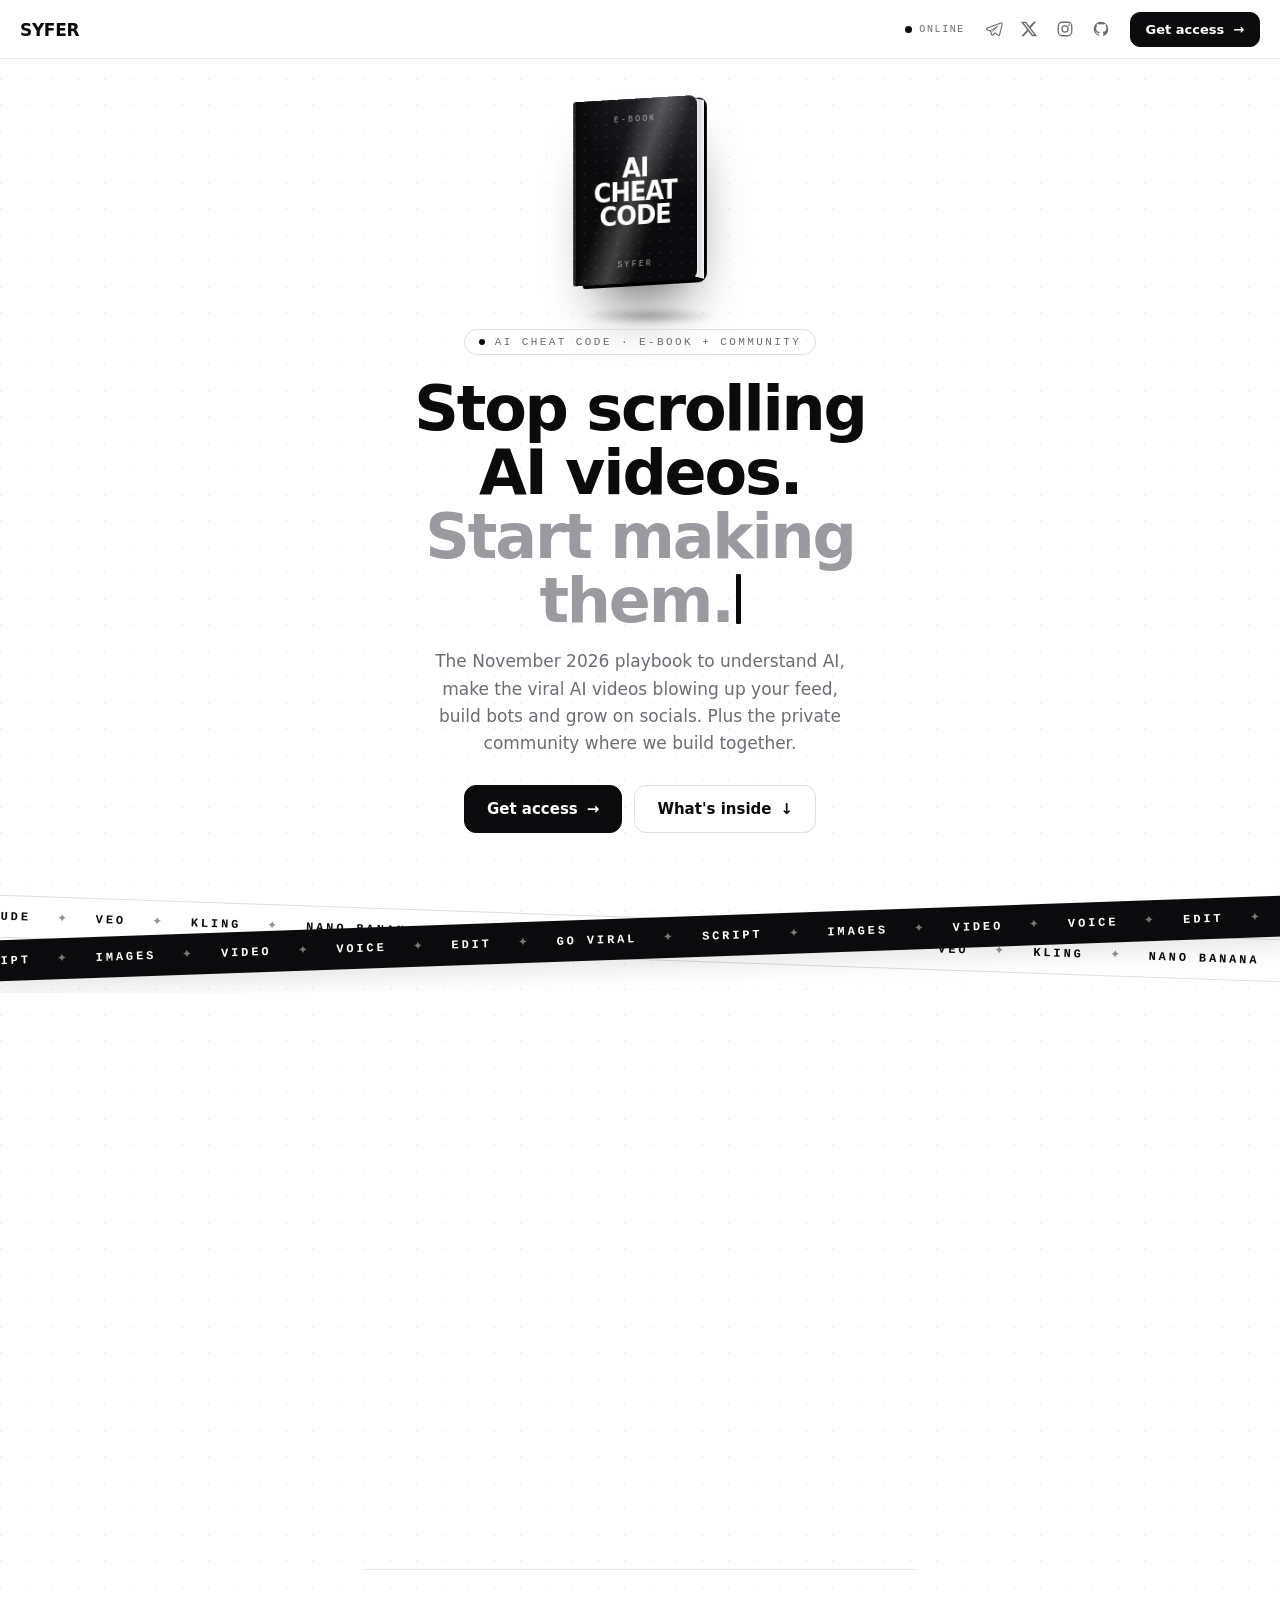
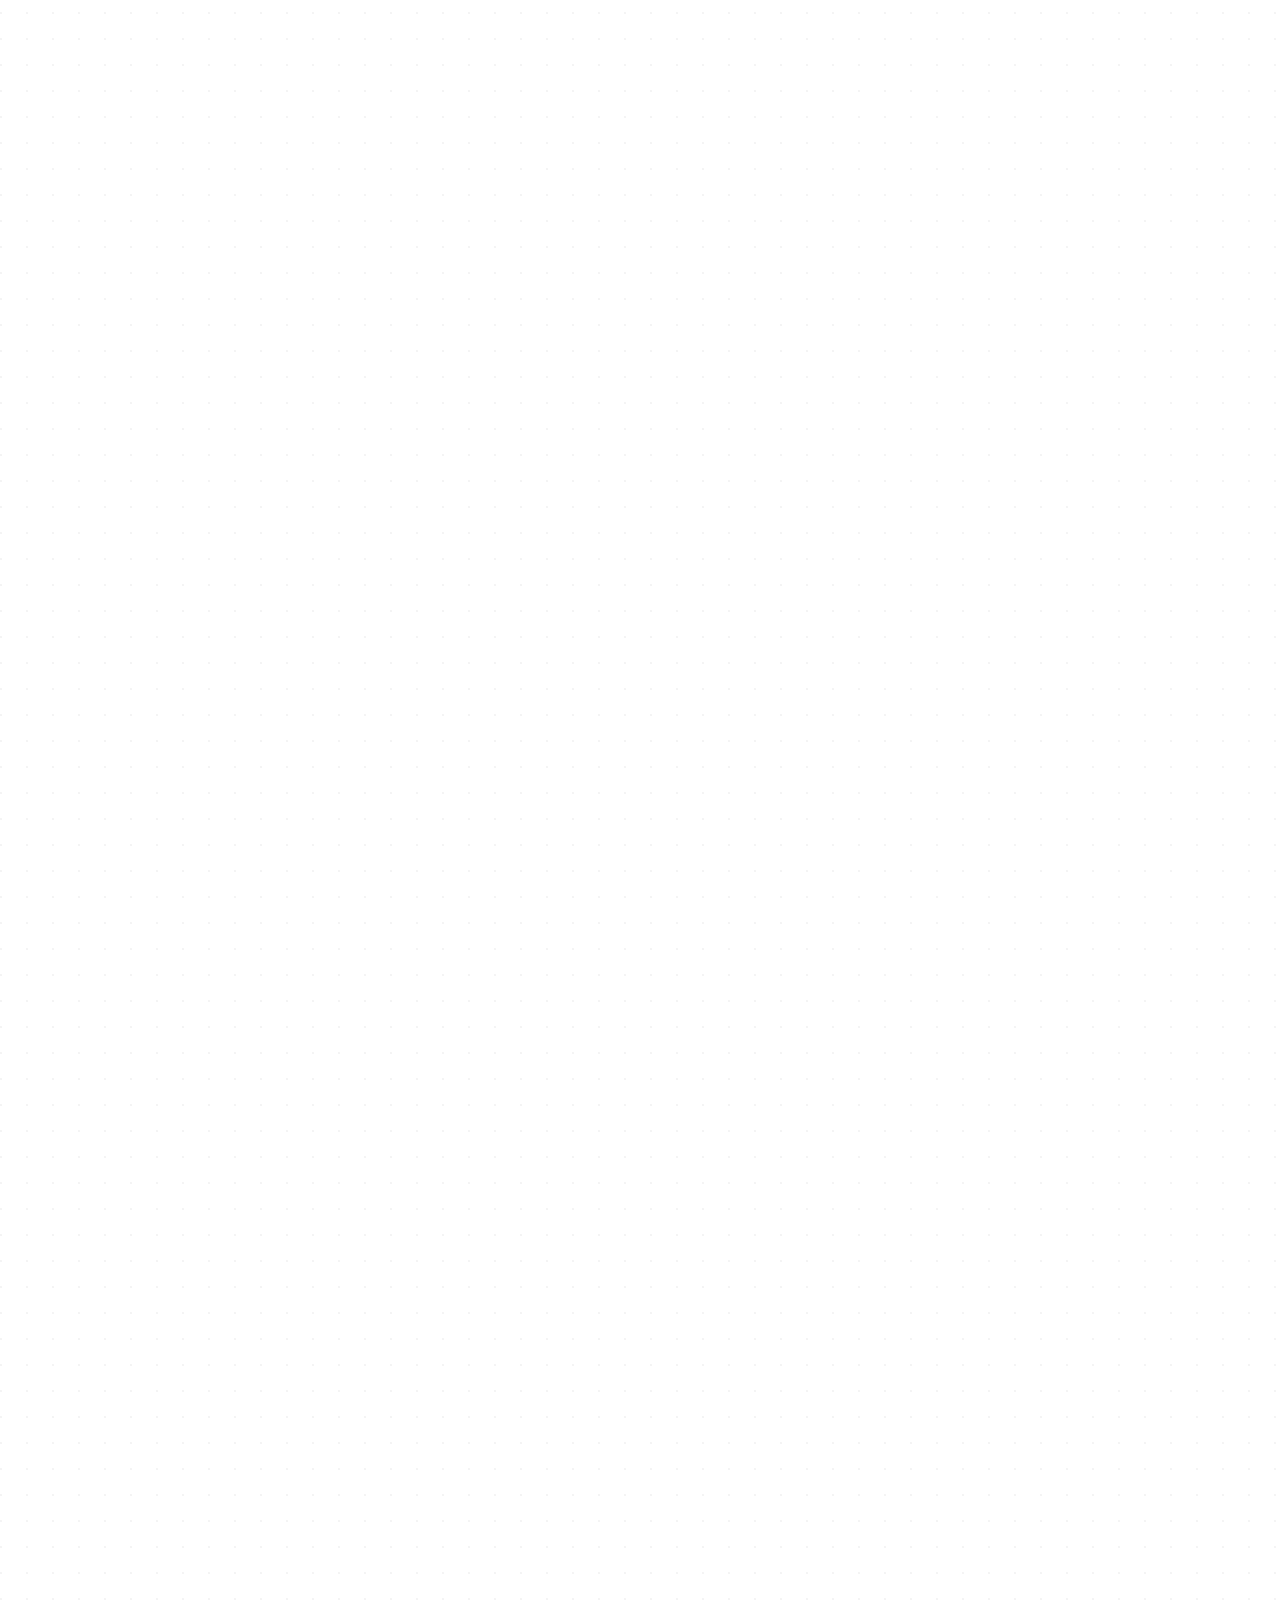
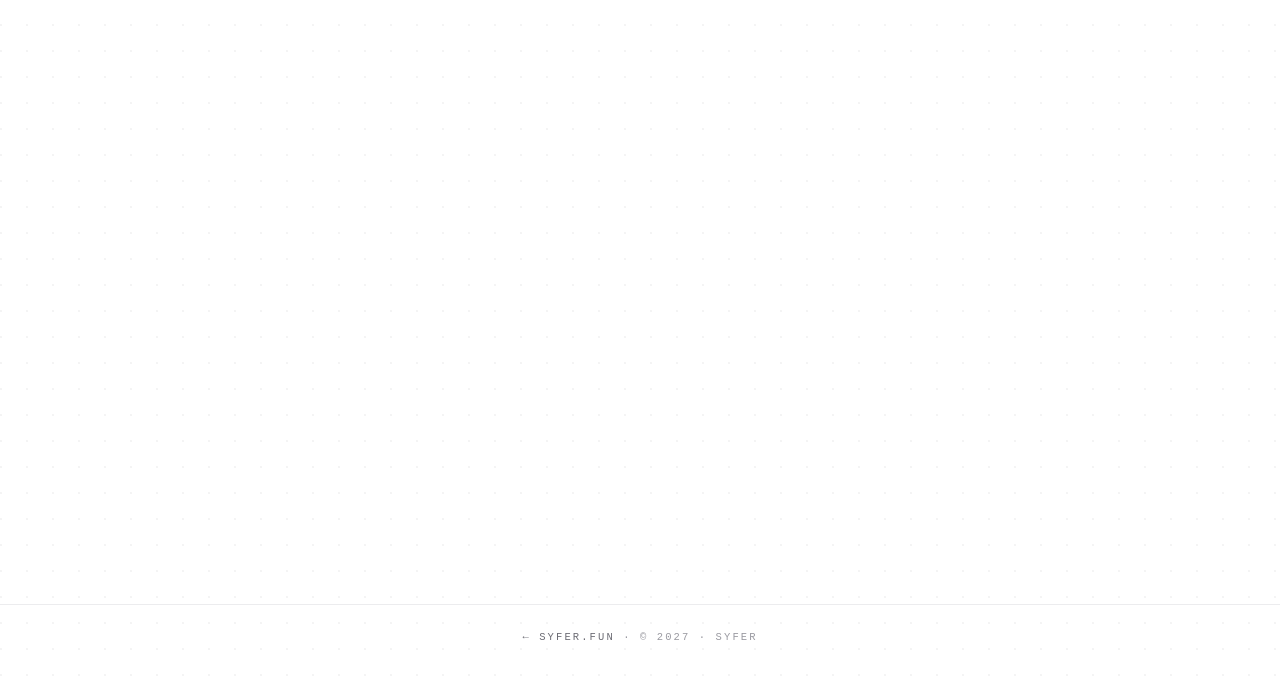
==== commit ce8a1f72: "Simplify buy buttons and welcome page help links - Remove the price from the "Get it" and "Get insta" ====
--- a/ai/index.html
+++ b/ai/index.html
@@ -188,7 +188,7 @@
         <h2>Your first viral AI video starts here.</h2>
         <p>Get the playbook and your access to the private community for €29. One-time payment, instant access.</p>
         <!-- CHECKOUT LINK: Stripe Payment Link for product prod_VgJvzCxhBrCzj3. It is the only place to change. -->
-        <a class="btn invert buzz shine ring" id="checkout" href="https://buy.stripe.com/3cI8wQ4Vd99ied85Mm0x200" rel="noopener"><span>Get<span class="opt"> instant</span> access · €29</span><span class="a">→</span></a>
+        <a class="btn invert buzz shine ring" id="checkout" href="https://buy.stripe.com/3cI8wQ4Vd99ied85Mm0x200" rel="noopener"><span>Get instant access</span><span class="a">→</span></a>
         <span class="note">€29 one-time · Secure Stripe checkout · Instant access</span>
       </div>
     </section>
--- a/ai/ai.css
+++ b/ai/ai.css
@@ -187,5 +187,4 @@
   .ai-hero h1{font-size:32px}
   .final{padding-left:16px;padding-right:16px}
   .btn.invert{font-size:15px;padding:14px 18px}
-  .final .opt{display:none}
 }
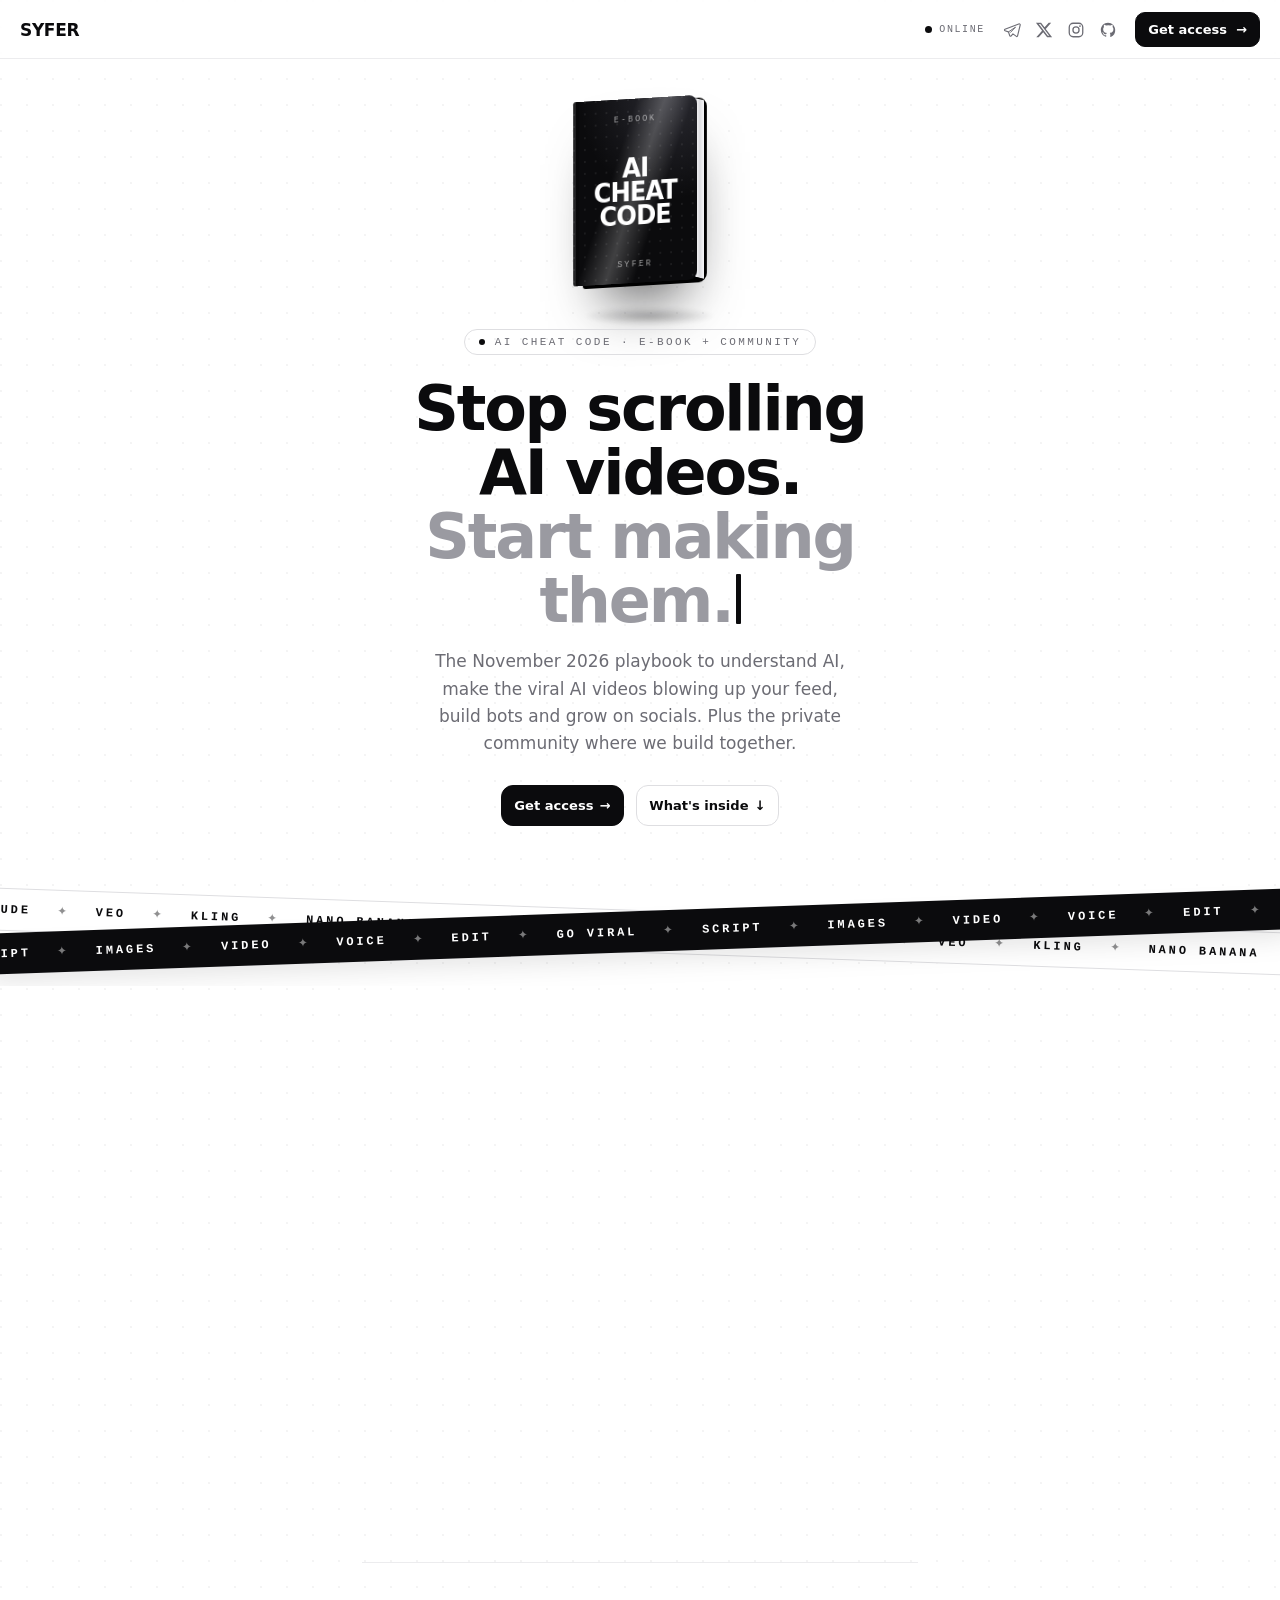
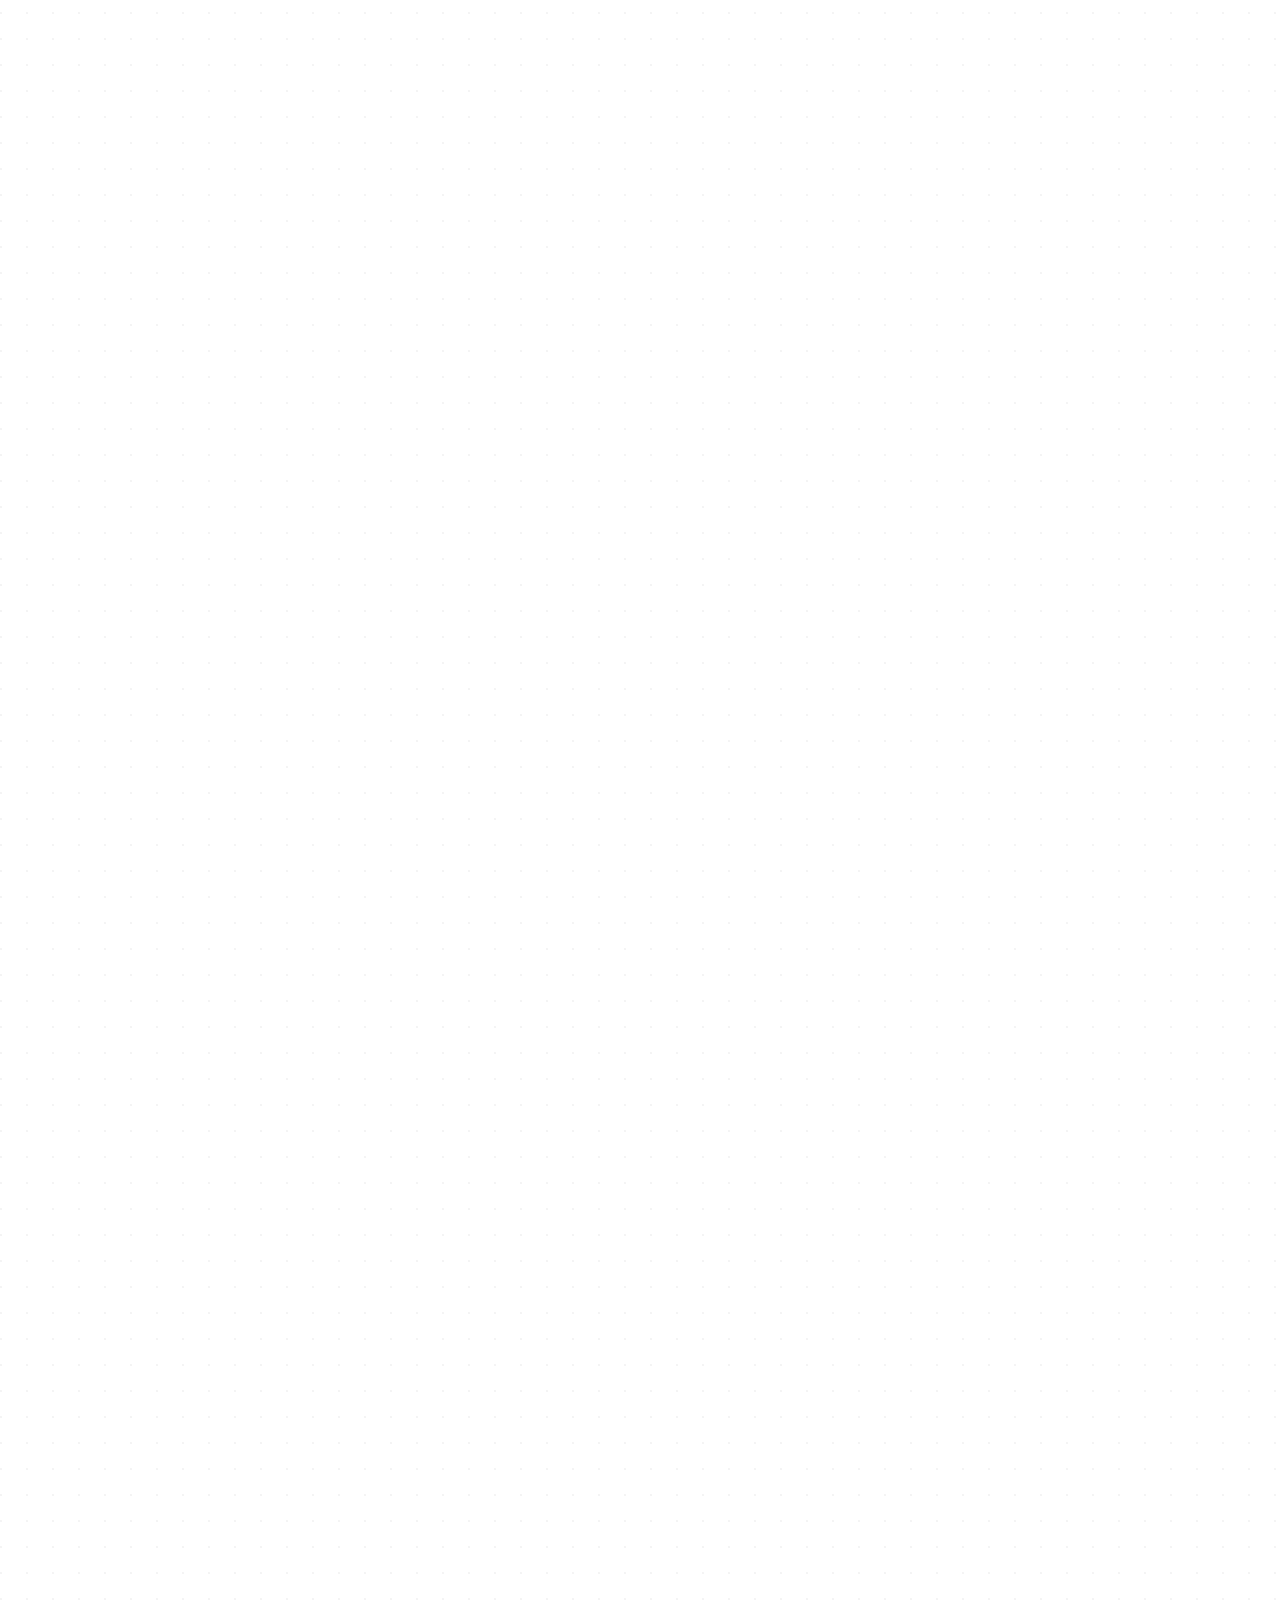
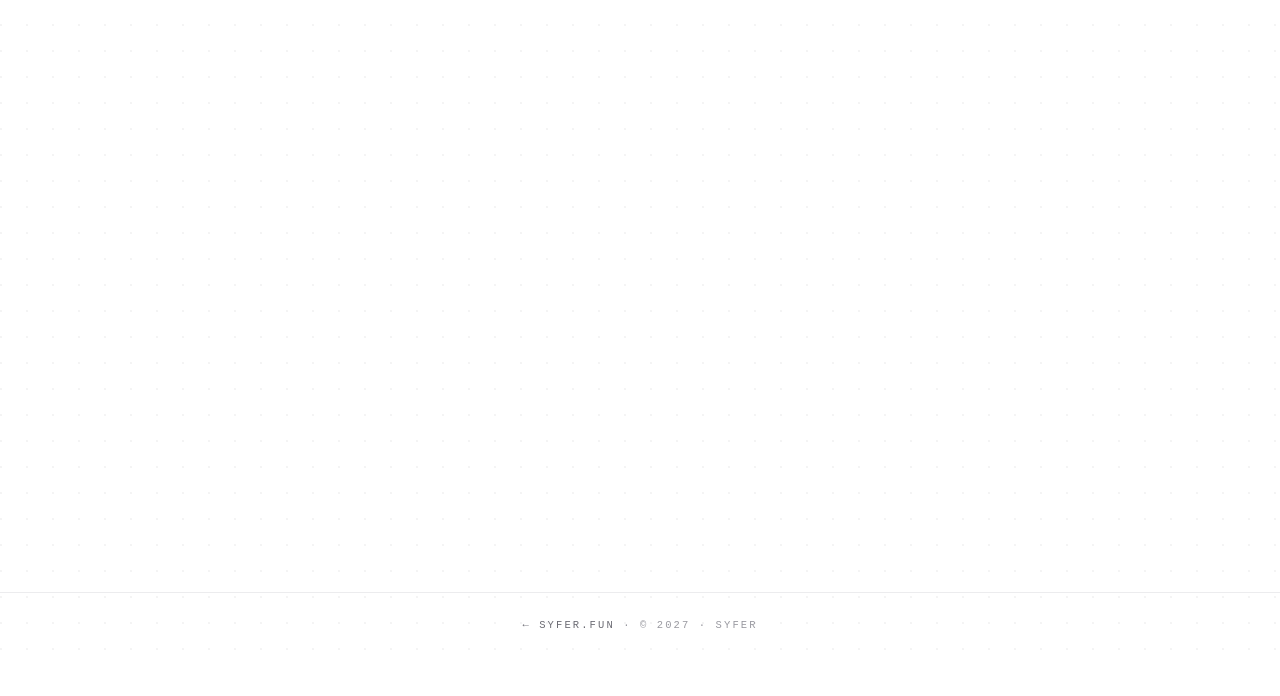
==== commit c5092e23: "Version CSS/JS links so phones load the latest styles Add ?v=7 to stylesheet and script URLs on all " ====
--- a/ai/index.html
+++ b/ai/index.html
@@ -29,9 +29,9 @@
 <link rel="preconnect" href="https://fonts.googleapis.com">
 <link rel="preconnect" href="https://fonts.gstatic.com" crossorigin>
 <link rel="stylesheet" href="https://fonts.googleapis.com/css2?family=Inter:wght@400;500;600;700&family=Space+Grotesk:wght@500;700&family=Space+Mono:wght@400;700&display=swap">
-<link rel="stylesheet" href="../styles.css">
-<link rel="stylesheet" href="ai.css">
-<script src="ai.js"></script>
+<link rel="stylesheet" href="../styles.css?v=7">
+<link rel="stylesheet" href="ai.css?v=7">
+<script src="ai.js?v=7"></script>
 </head>
 <body class="ai">
 <header class="bar">
@@ -202,6 +202,6 @@
 
 <footer><a class="back" href="../">← syfer.fun</a> · © 2027 · SYFER</footer>
 
-<script src="../app.js" defer></script>
+<script src="../app.js?v=7" defer></script>
 </body>
 </html>
--- a/styles.css
+++ b/styles.css
@@ -168,6 +168,16 @@
 }
 @media(max-width:360px){.promo .opt{display:none}}
 
+/* Home hero: keep both CTAs side by side on phones */
+@media(max-width:520px){
+  .hero .cta{flex-wrap:nowrap;gap:10px}
+  .hero .cta .btn{padding:13px 16px;font-size:14px;gap:7px}
+}
+@media(max-width:360px){
+  .hero .cta{gap:8px}
+  .hero .cta .btn{padding:12px 12px;font-size:13px;gap:6px}
+}
+
 @media(max-width:640px){
   .bar{gap:8px;padding-left:max(16px,env(safe-area-inset-left,0px));padding-right:max(16px,env(safe-area-inset-right,0px))}
   .status{display:none}
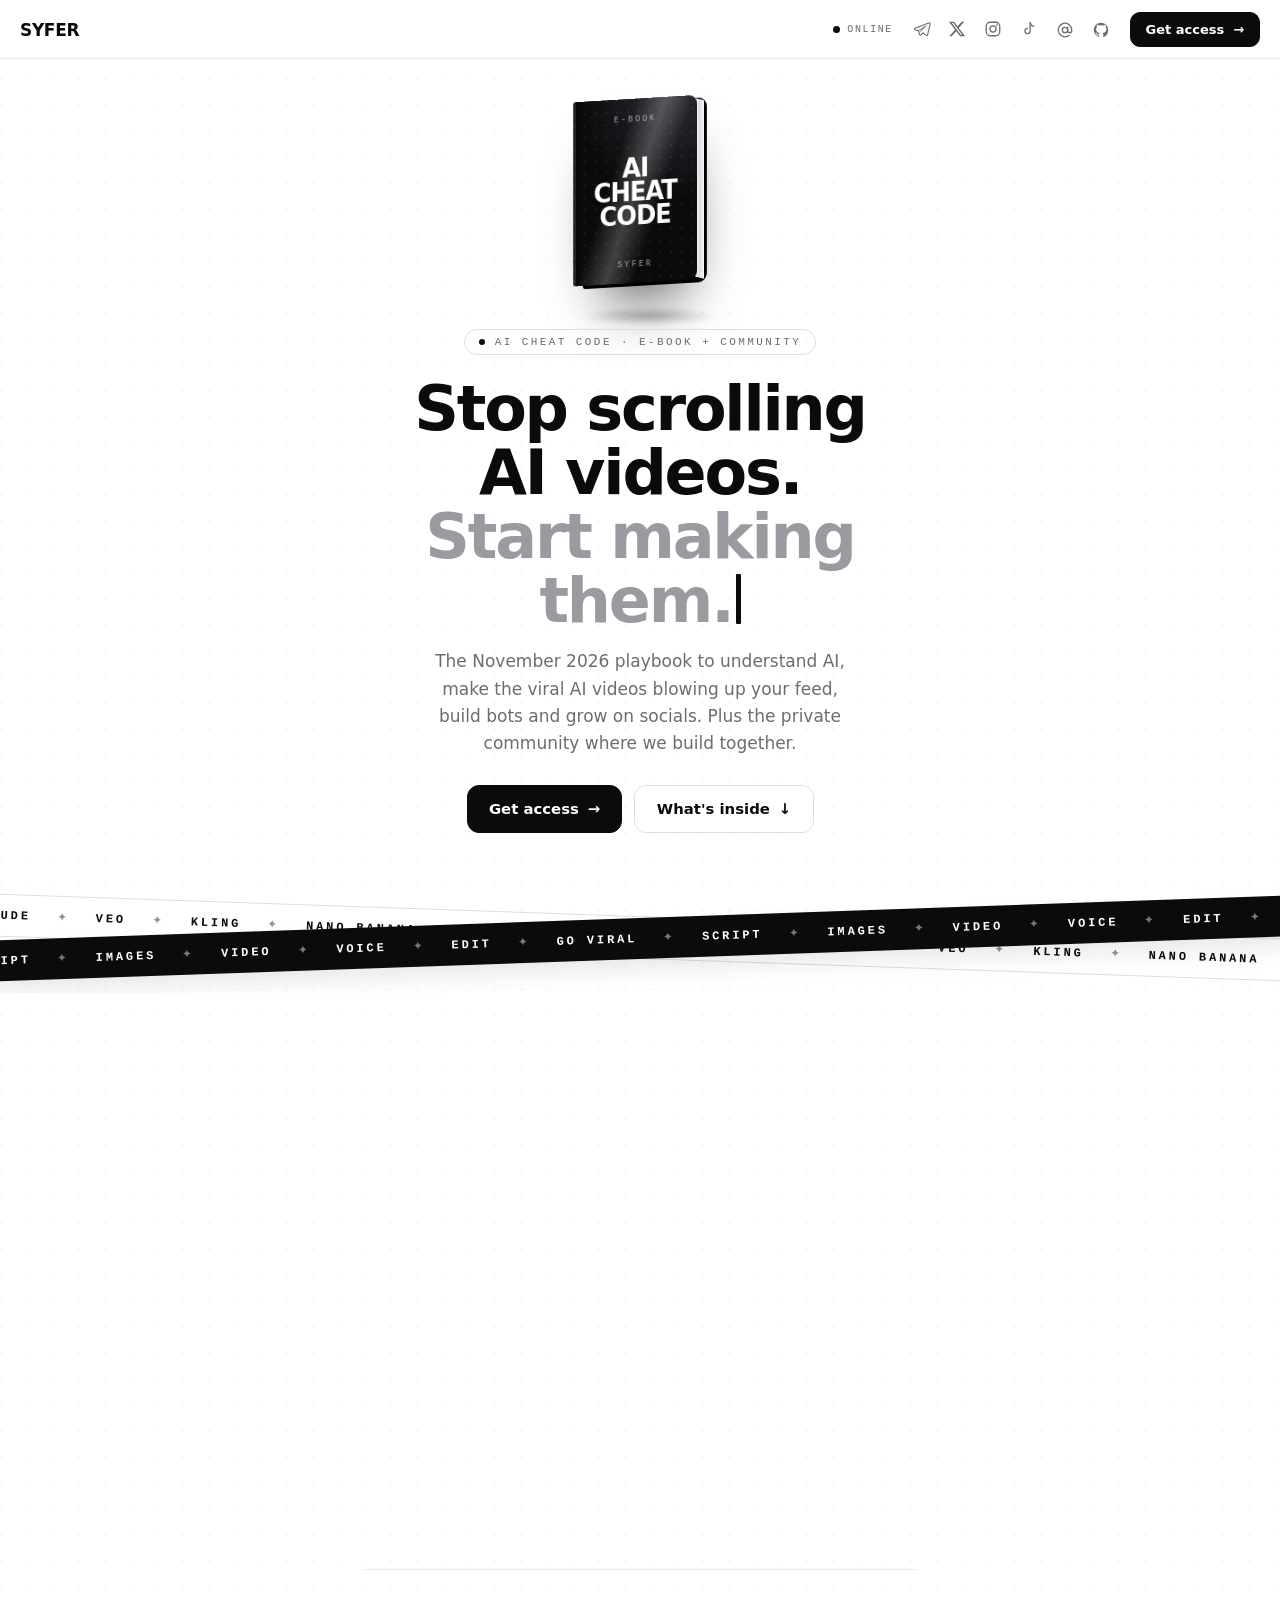
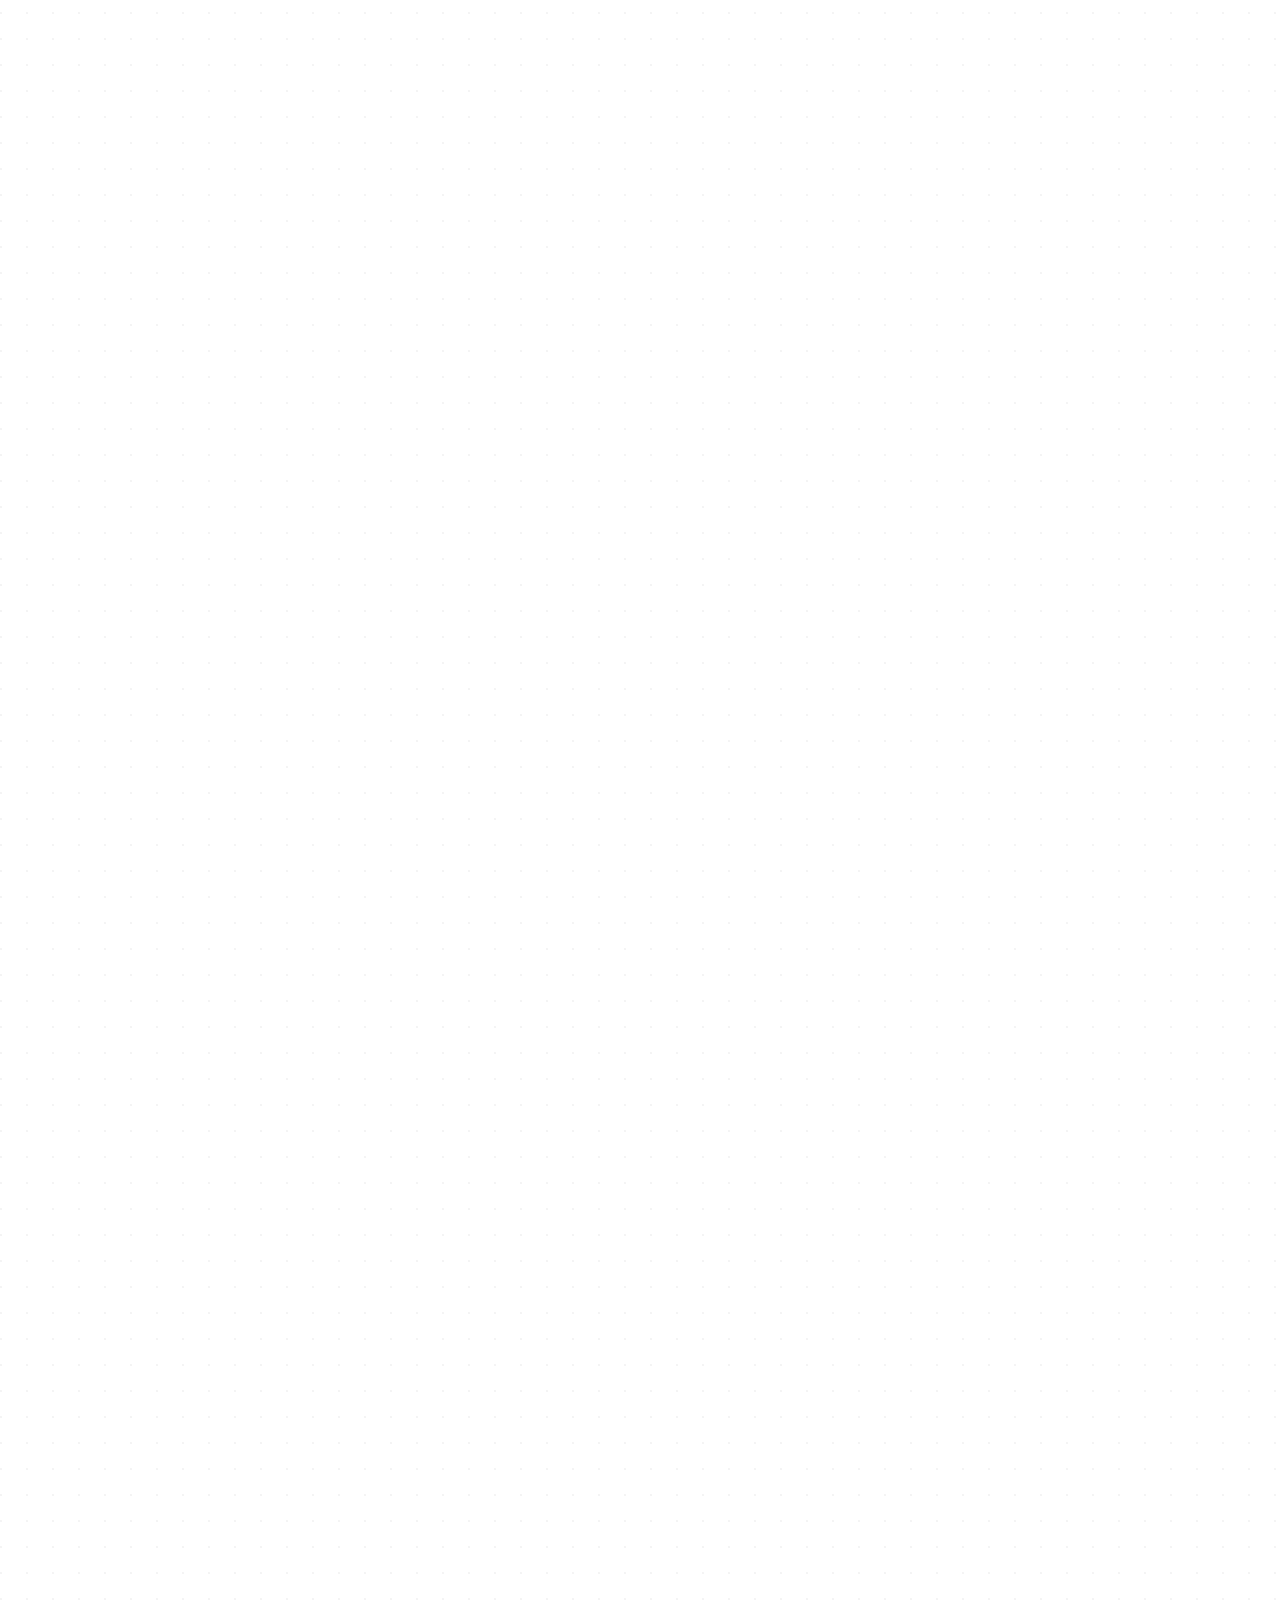
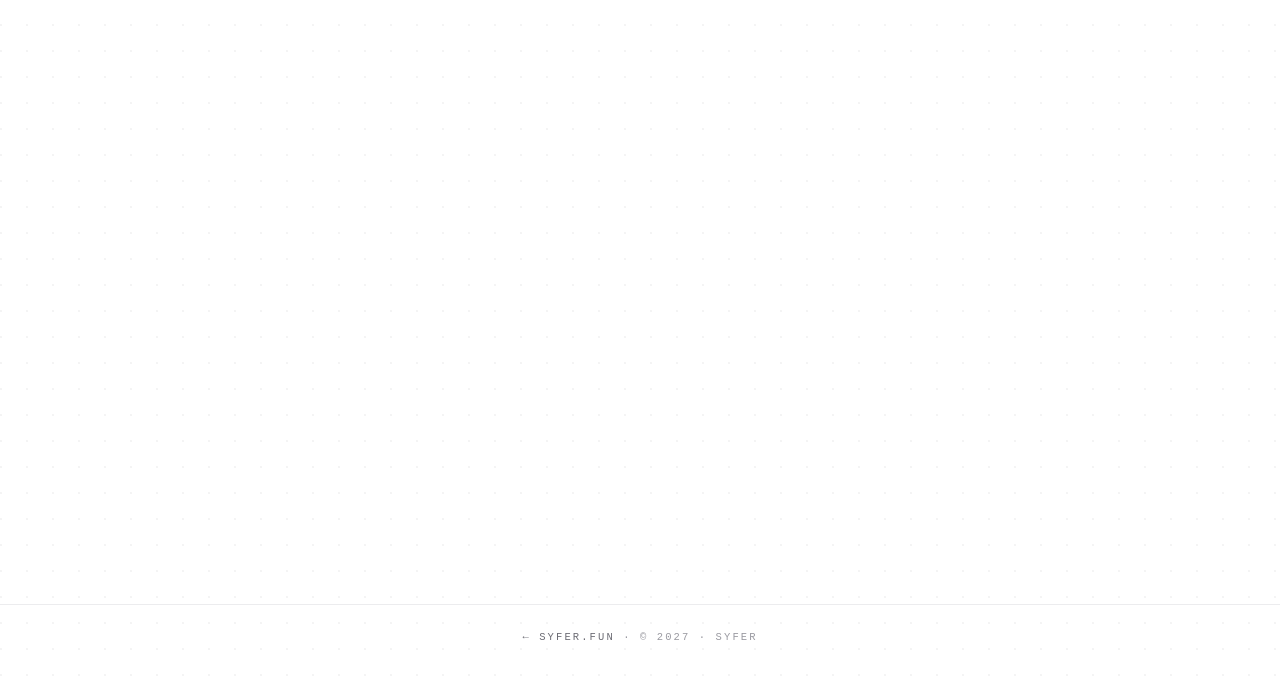
==== commit 81fbdd77: "Add TikTok and Threads to socials - New TikTok and Threads (@0xSyfer) cards; socials grid shows 3 pe" ====
--- a/ai/index.html
+++ b/ai/index.html
@@ -29,9 +29,9 @@
 <link rel="preconnect" href="https://fonts.googleapis.com">
 <link rel="preconnect" href="https://fonts.gstatic.com" crossorigin>
 <link rel="stylesheet" href="https://fonts.googleapis.com/css2?family=Inter:wght@400;500;600;700&family=Space+Grotesk:wght@500;700&family=Space+Mono:wght@400;700&display=swap">
-<link rel="stylesheet" href="../styles.css?v=7">
-<link rel="stylesheet" href="ai.css?v=7">
-<script src="ai.js?v=7"></script>
+<link rel="stylesheet" href="../styles.css?v=8">
+<link rel="stylesheet" href="ai.css?v=8">
+<script src="ai.js?v=8"></script>
 </head>
 <body class="ai">
 <header class="bar">
@@ -202,6 +202,6 @@
 
 <footer><a class="back" href="../">← syfer.fun</a> · © 2027 · SYFER</footer>
 
-<script src="../app.js?v=7" defer></script>
+<script src="../app.js?v=8" defer></script>
 </body>
 </html>
--- a/styles.css
+++ b/styles.css
@@ -183,6 +183,7 @@
   .status{display:none}
   .soc{gap:0}
   .soc a{width:32px;height:32px}
+  .soc a.m-hide{display:none}
 }
 @media(max-width:360px){
   .bar{gap:6px}
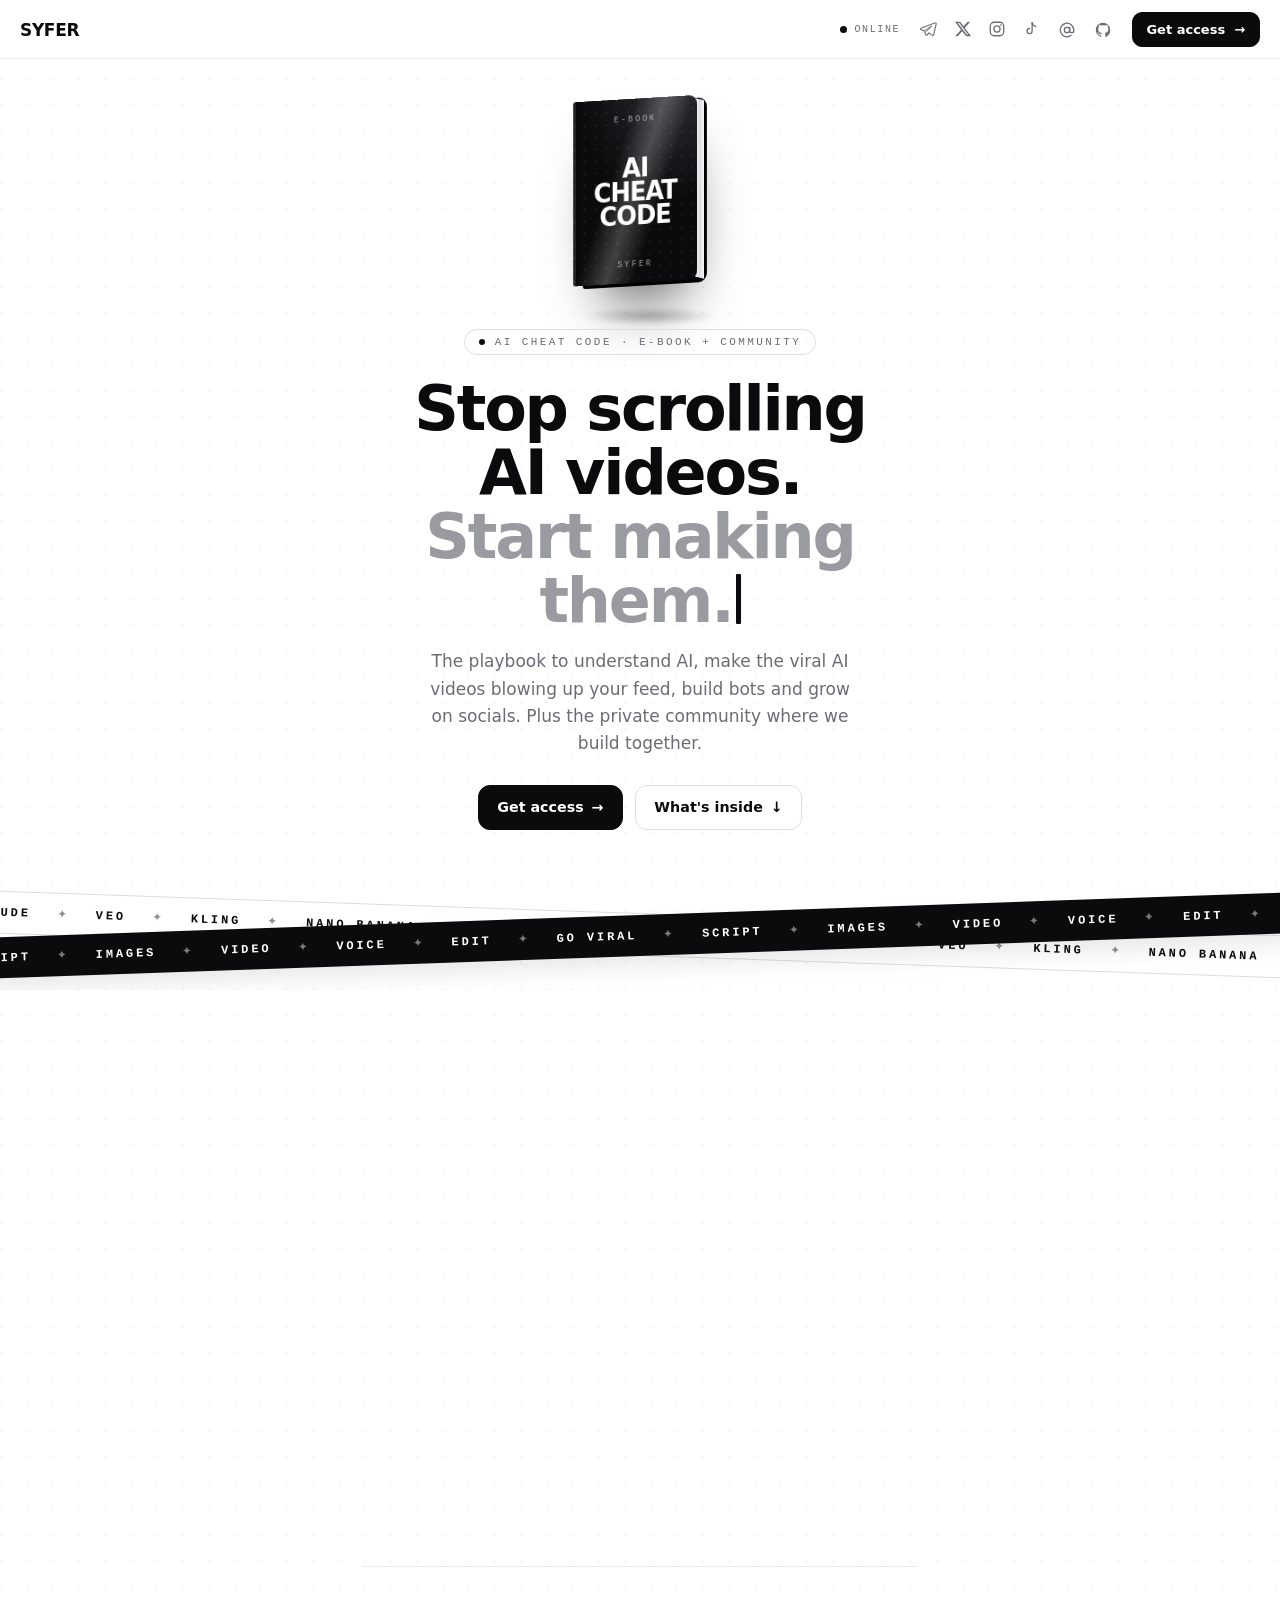
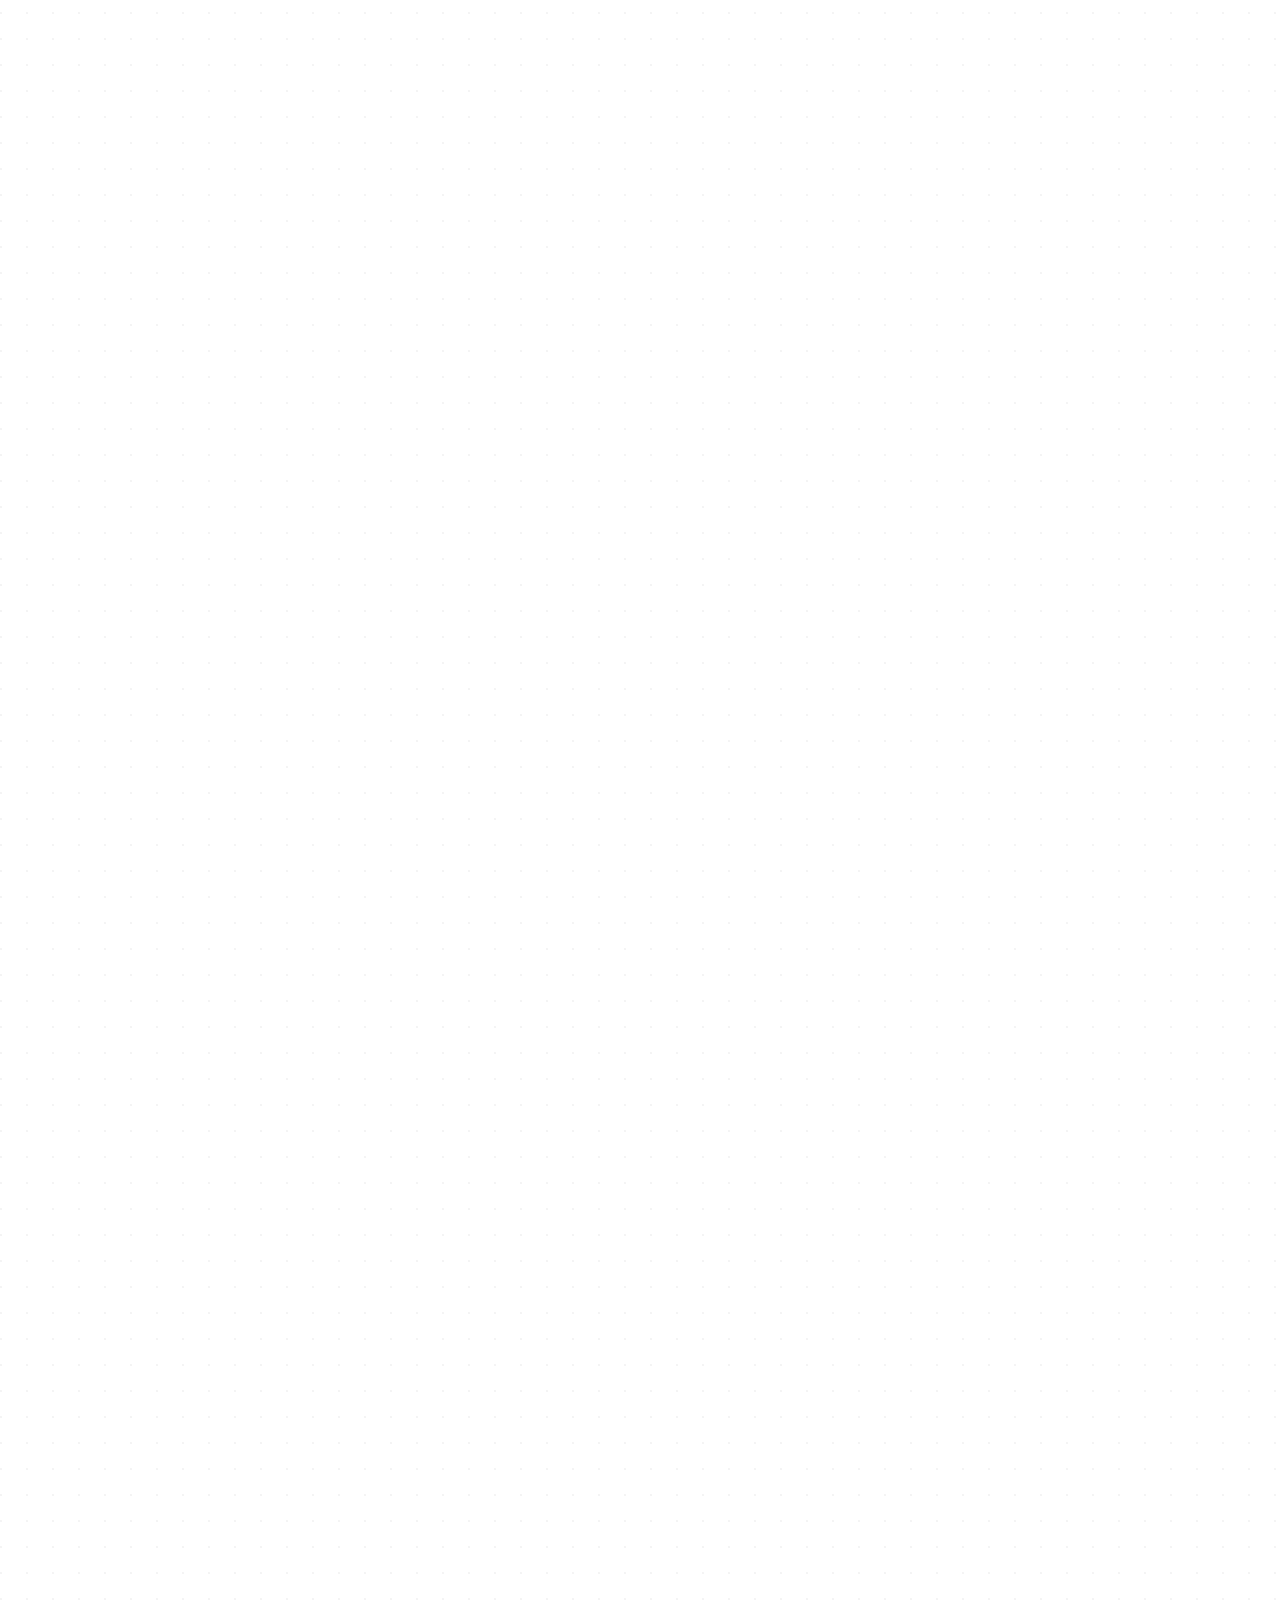
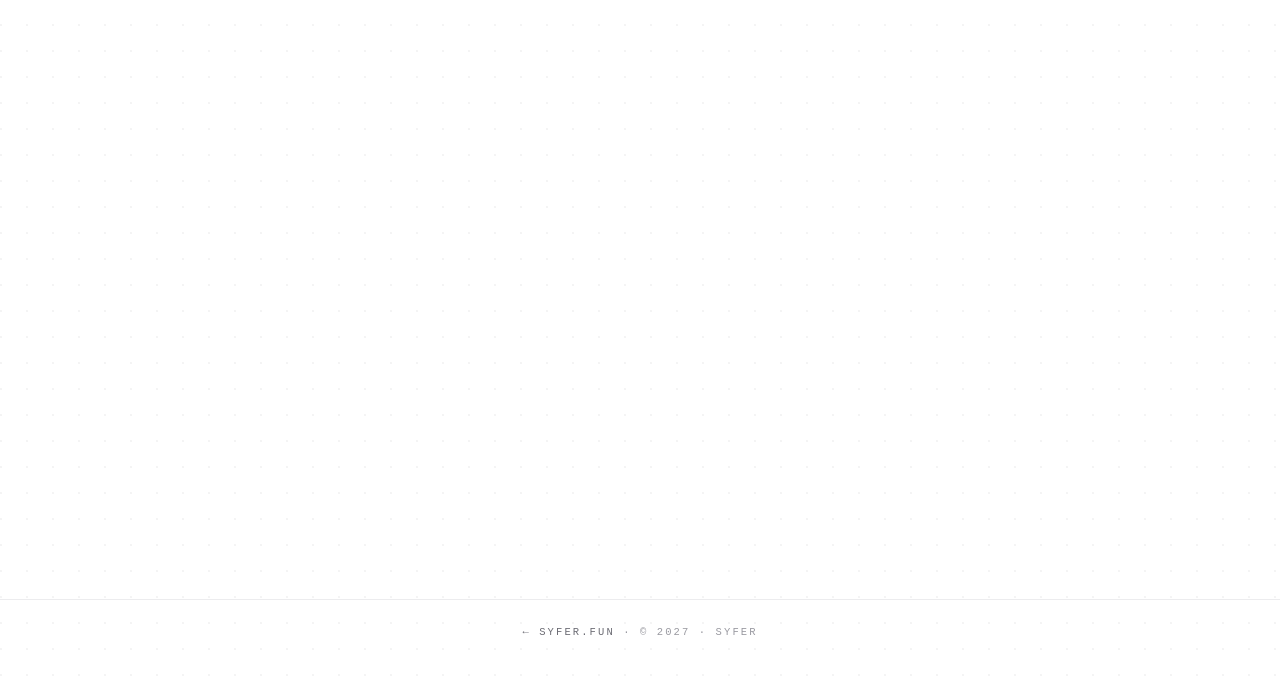
==== commit 24395ad0: "Sales page: shorten subtitle to "The playbook to understand AI" Co-Authored-By: Claude Opus 5.5 <nor" ====
--- a/ai/index.html
+++ b/ai/index.html
@@ -60,7 +60,7 @@
       </div>
       <span class="eyebrow"><span class="live"></span>AI Cheat Code · E-book + community</span>
       <h1 aria-label="Stop scrolling AI videos. Start making them."><span aria-hidden="true">Stop scrolling AI videos.</span><br><em class="type" aria-hidden="true" data-words="Start making them.|Make them go viral.|On any budget.">Start making them.</em></h1>
-      <p class="sub">The November 2026 playbook to understand AI, make the viral AI videos blowing up your feed, build bots and grow on socials. Plus the private community where we build together.</p>
+      <p class="sub">The playbook to understand AI, make the viral AI videos blowing up your feed, build bots and grow on socials. Plus the private community where we build together.</p>
       <div class="cta">
         <a class="btn primary shine ring" id="hero-cta" href="#join">Get access <span class="a">→</span></a>
         <a class="btn ghost" href="#inside">What's inside <span class="a">↓</span></a>
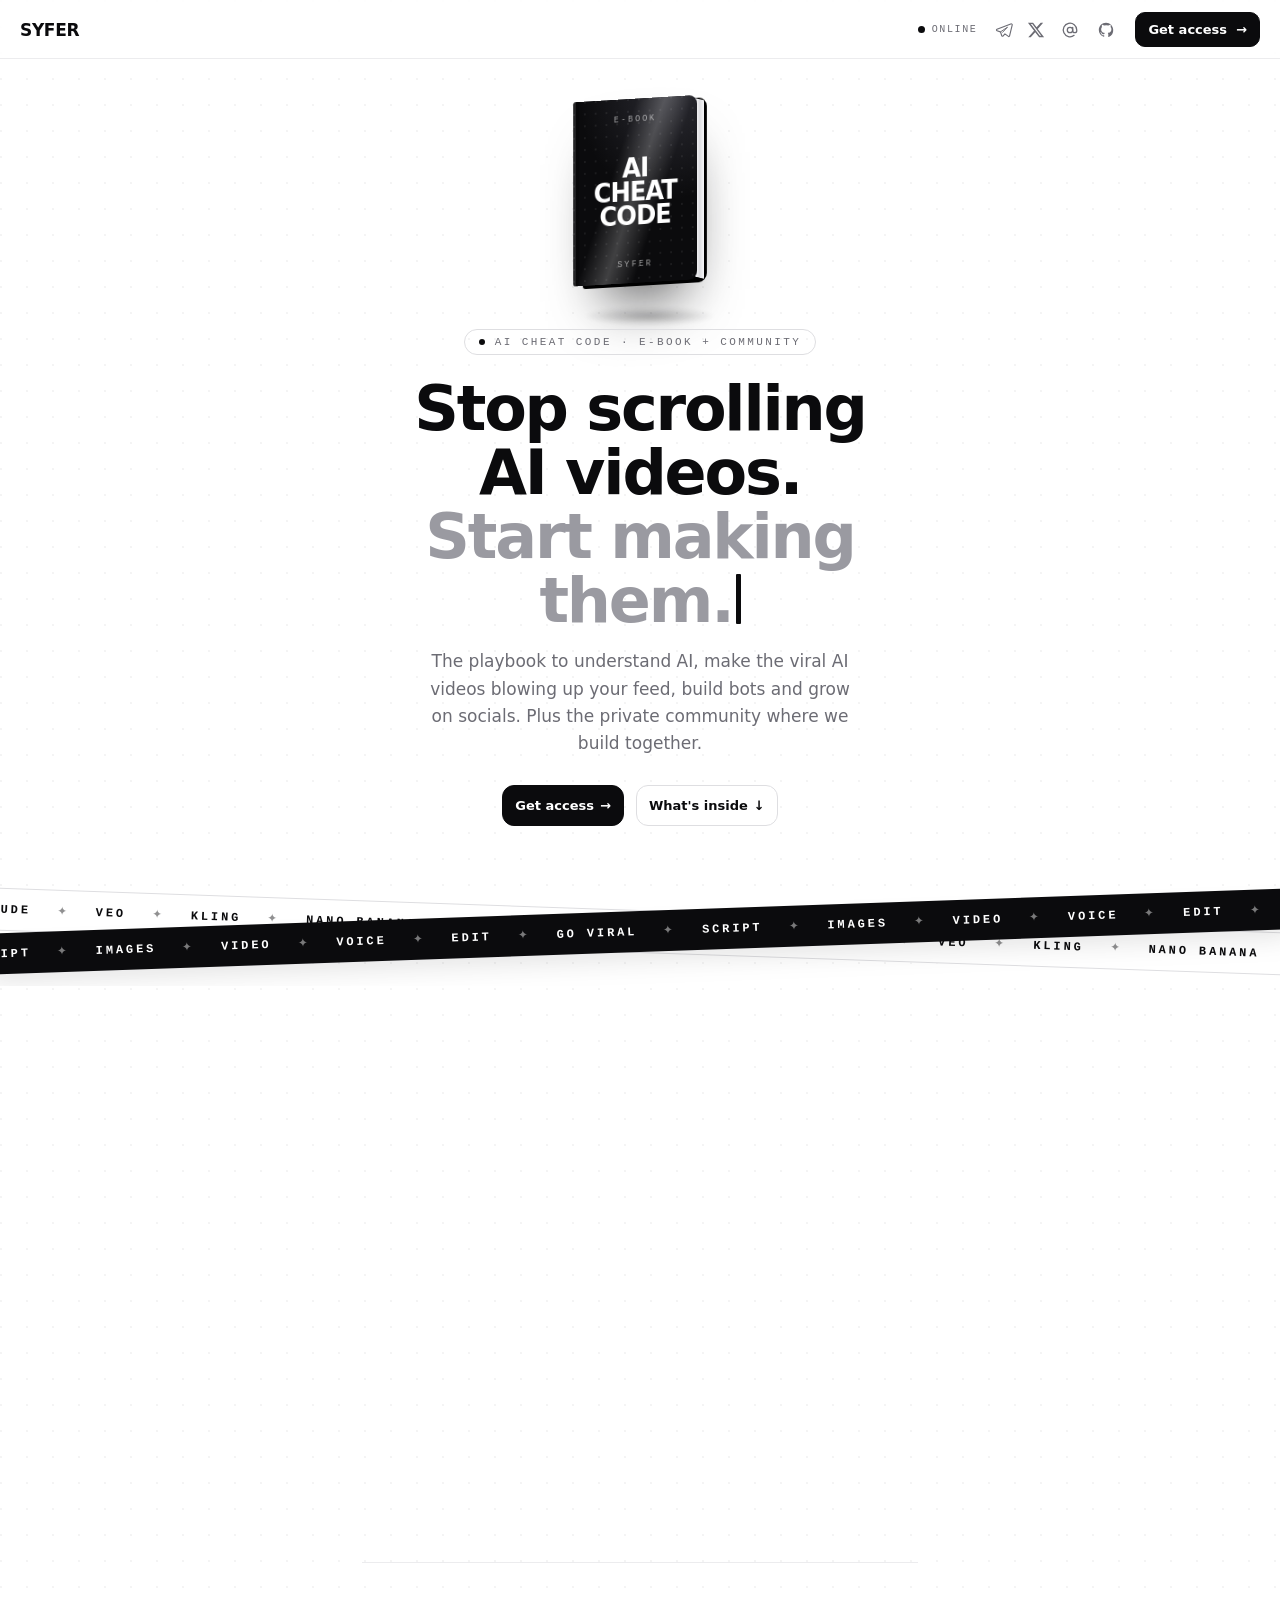
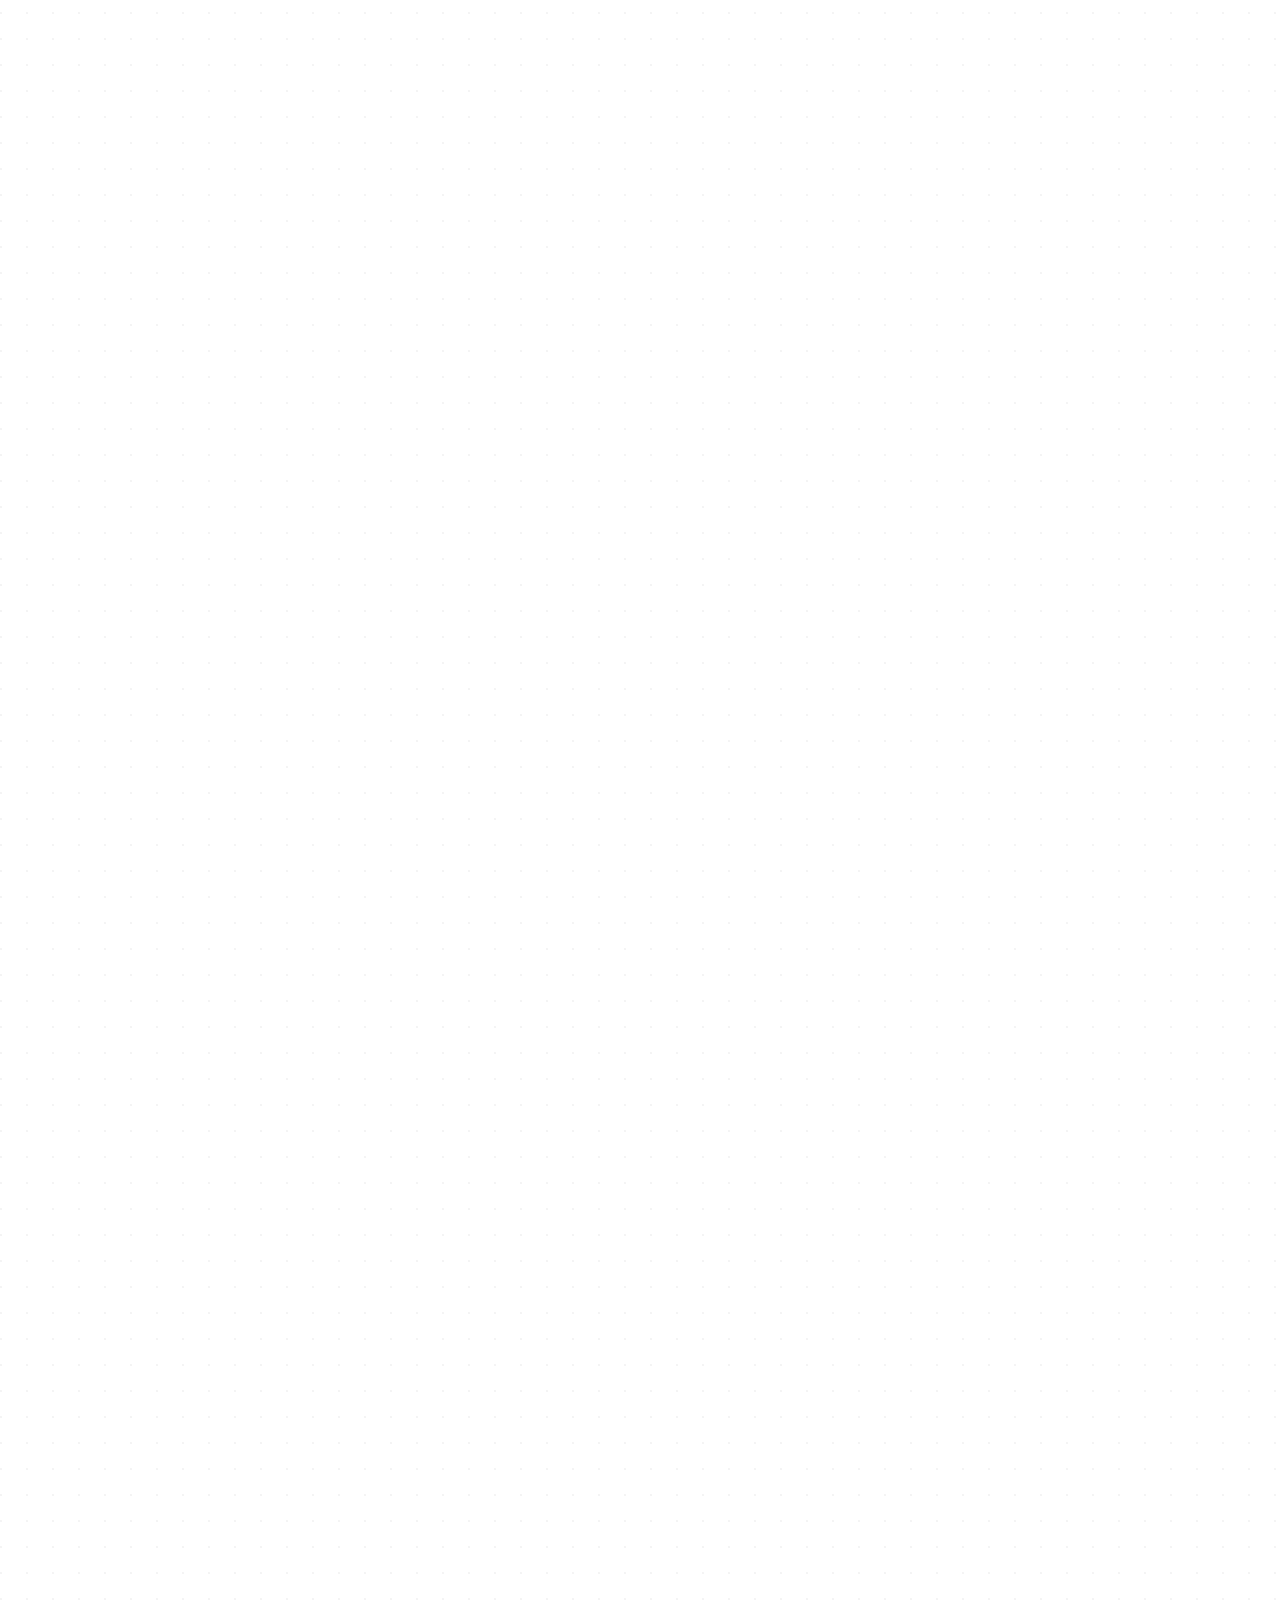
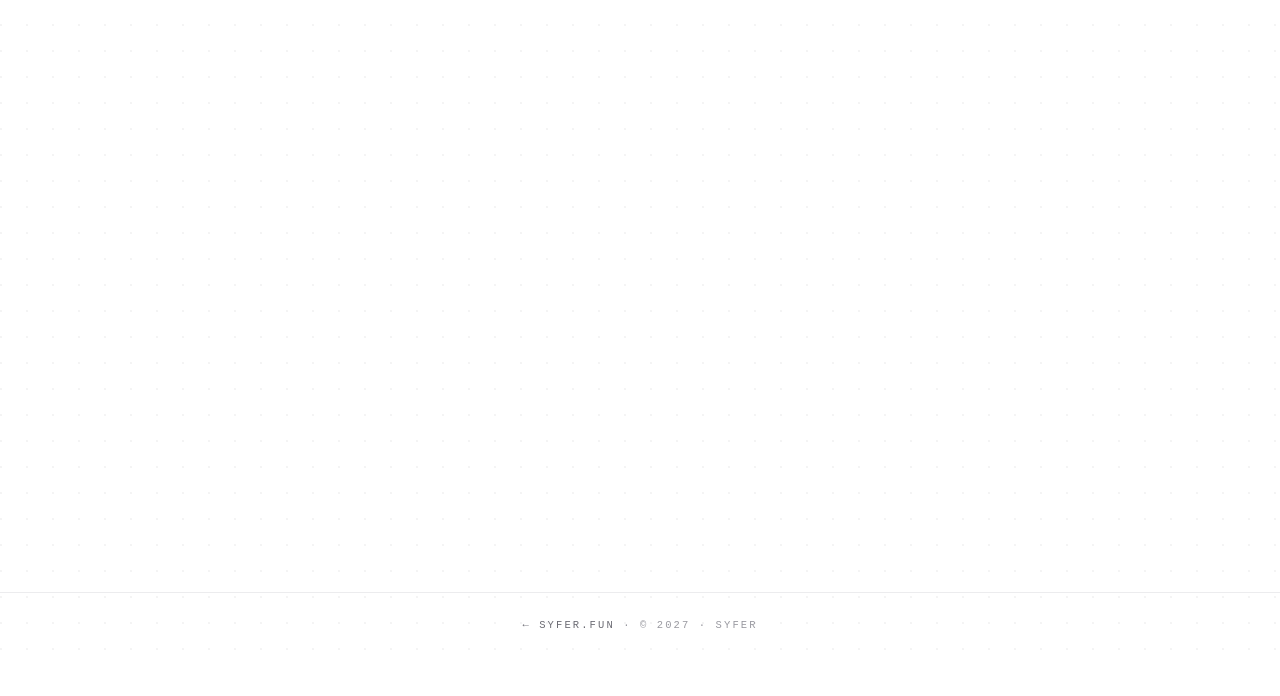
==== commit 536680e9: "Temporarily remove TikTok and Instagram links Comment out the TikTok and Instagram entries in the so" ====
--- a/ai/index.html
+++ b/ai/index.html
@@ -202,6 +202,6 @@
 
 <footer><a class="back" href="../">← syfer.fun</a> · © 2027 · SYFER</footer>
 
-<script src="../app.js?v=8" defer></script>
+<script src="../app.js?v=9" defer></script>
 </body>
 </html>
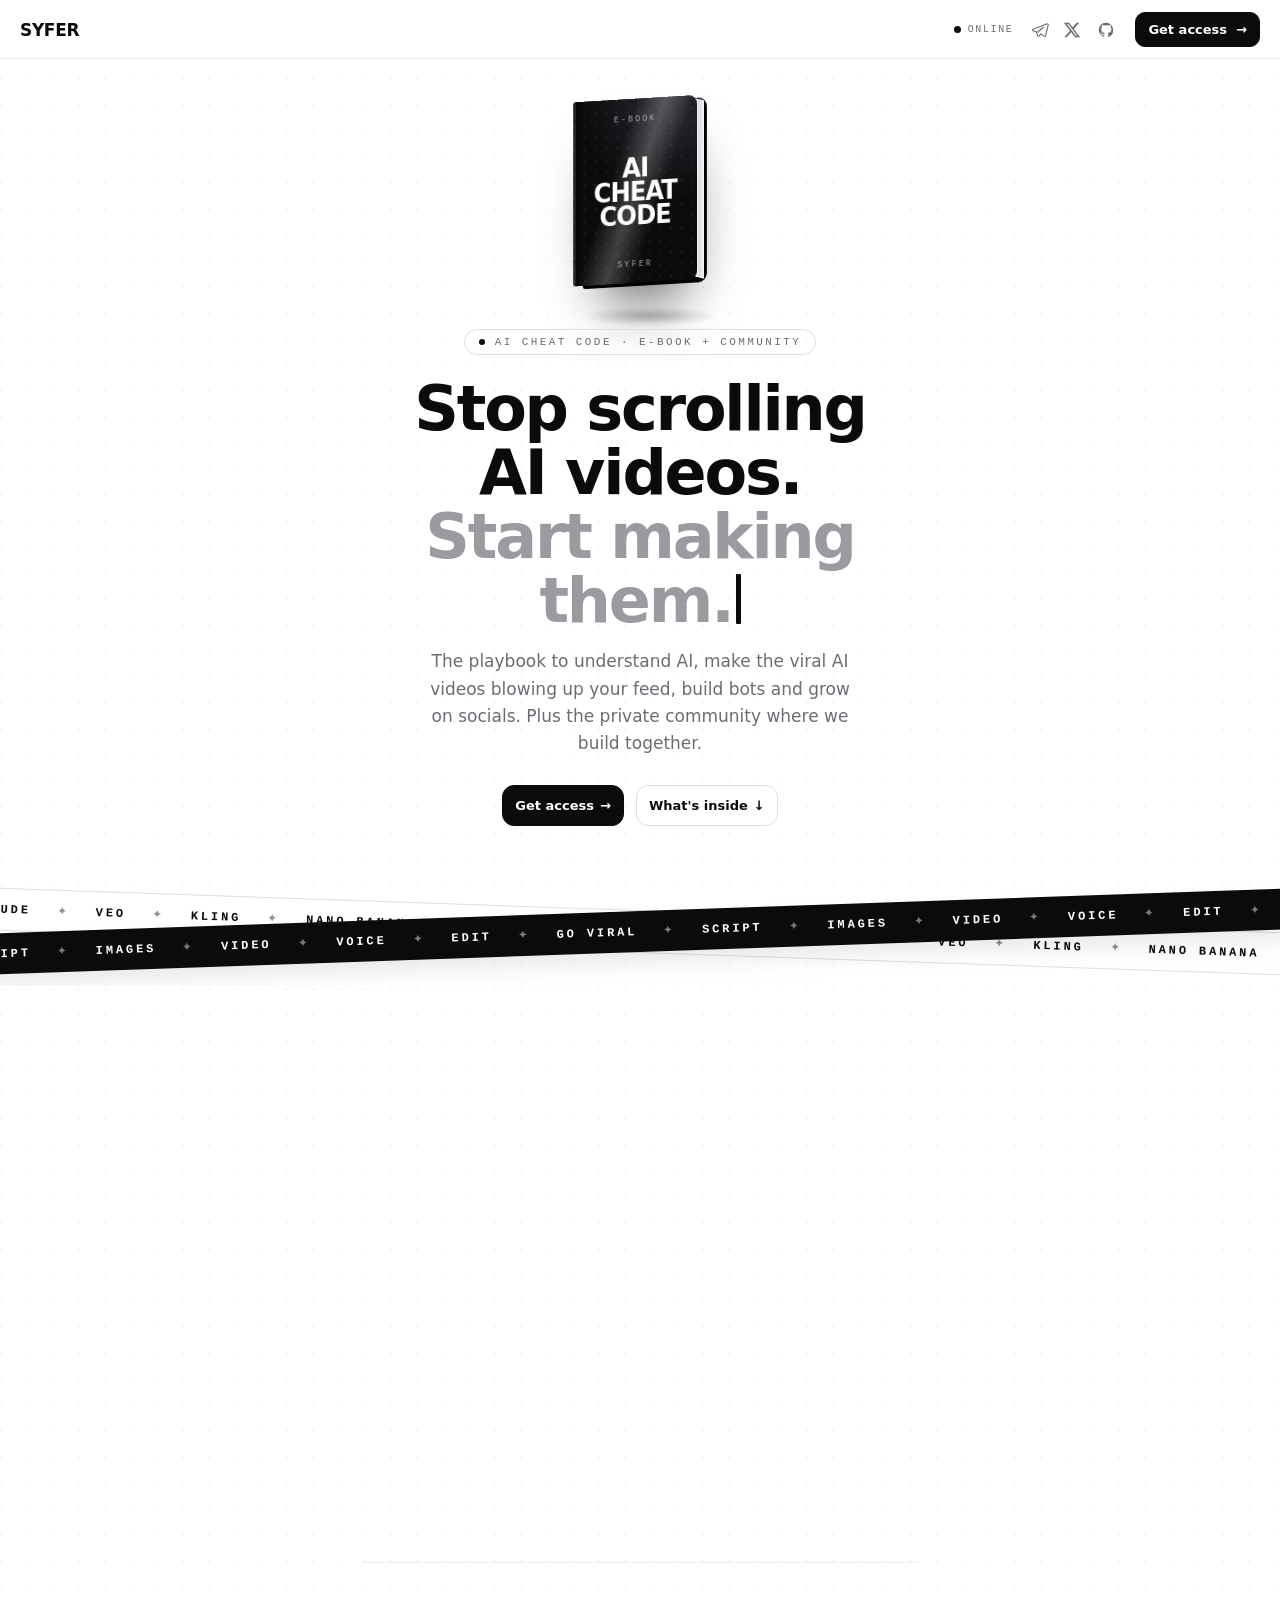
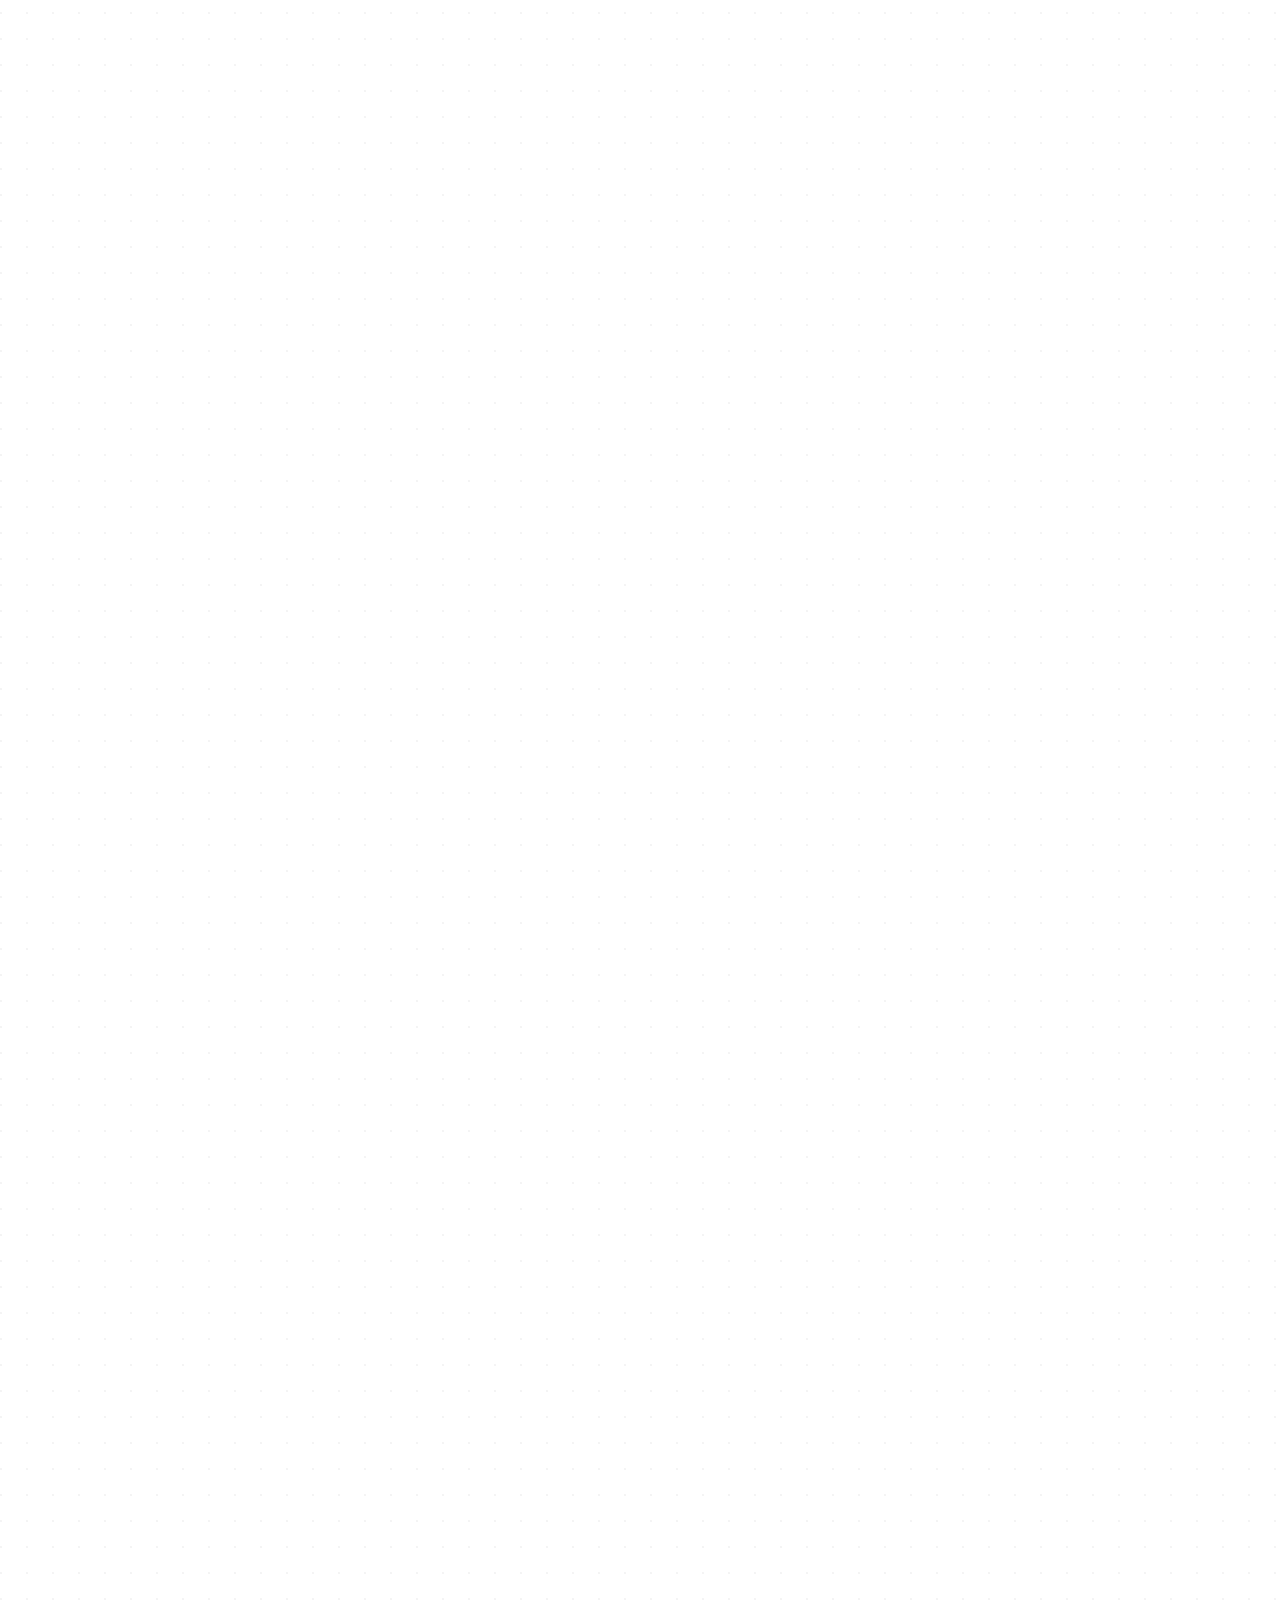
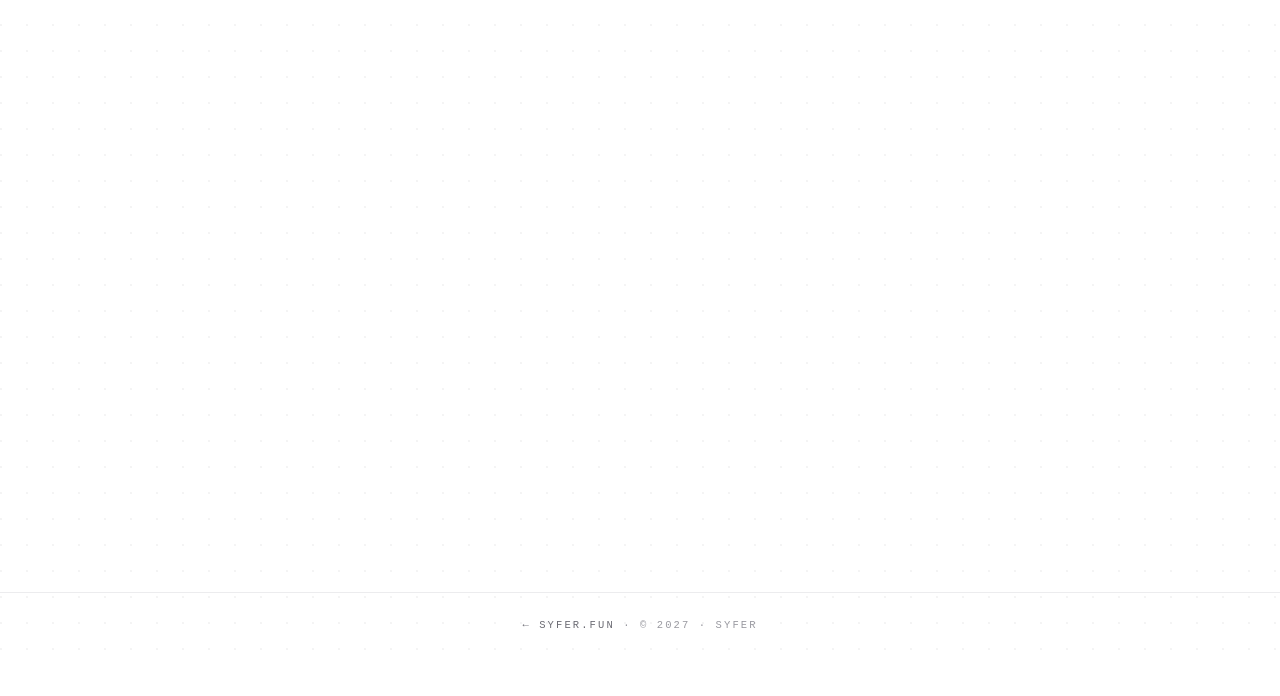
==== commit 546146cc: "Temporarily remove Threads link Comment out the Threads entry in the socials list and bump app.js to" ====
--- a/ai/index.html
+++ b/ai/index.html
@@ -202,6 +202,6 @@
 
 <footer><a class="back" href="../">← syfer.fun</a> · © 2027 · SYFER</footer>
 
-<script src="../app.js?v=9" defer></script>
+<script src="../app.js?v=10" defer></script>
 </body>
 </html>
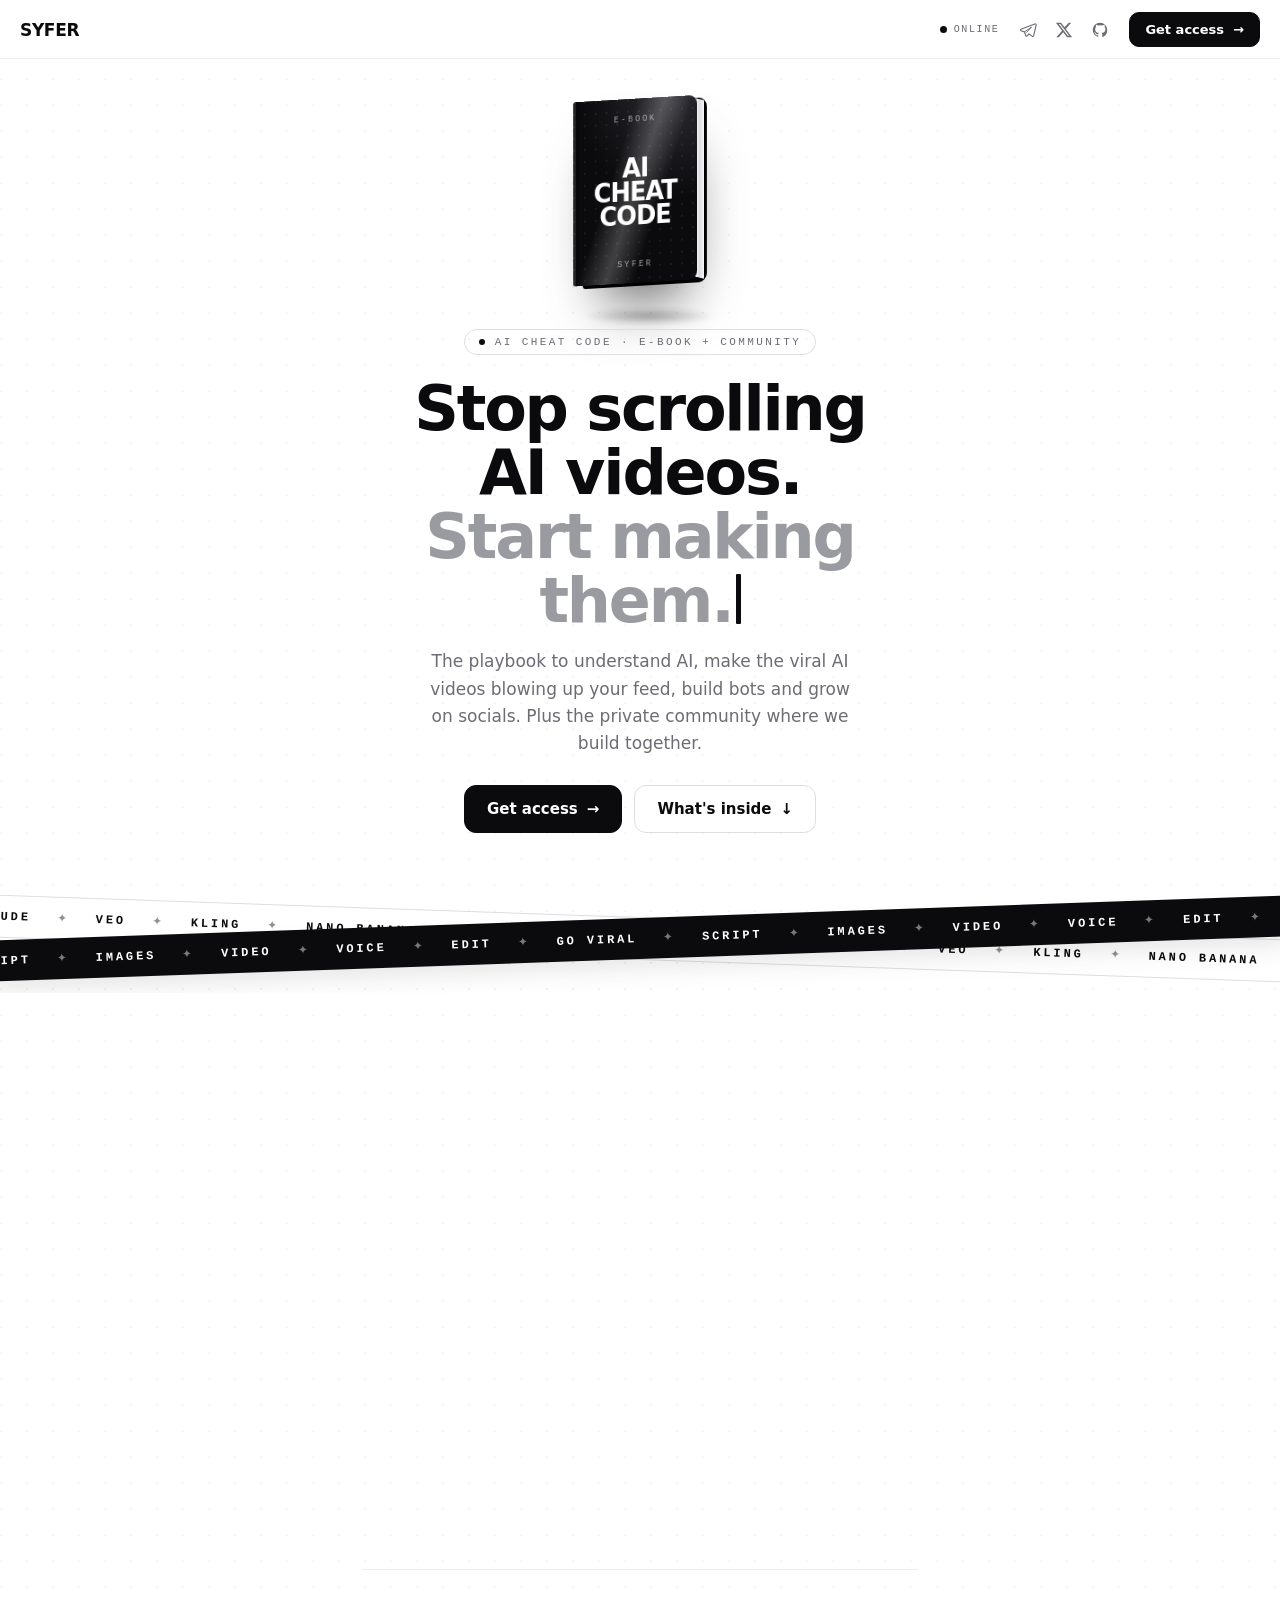
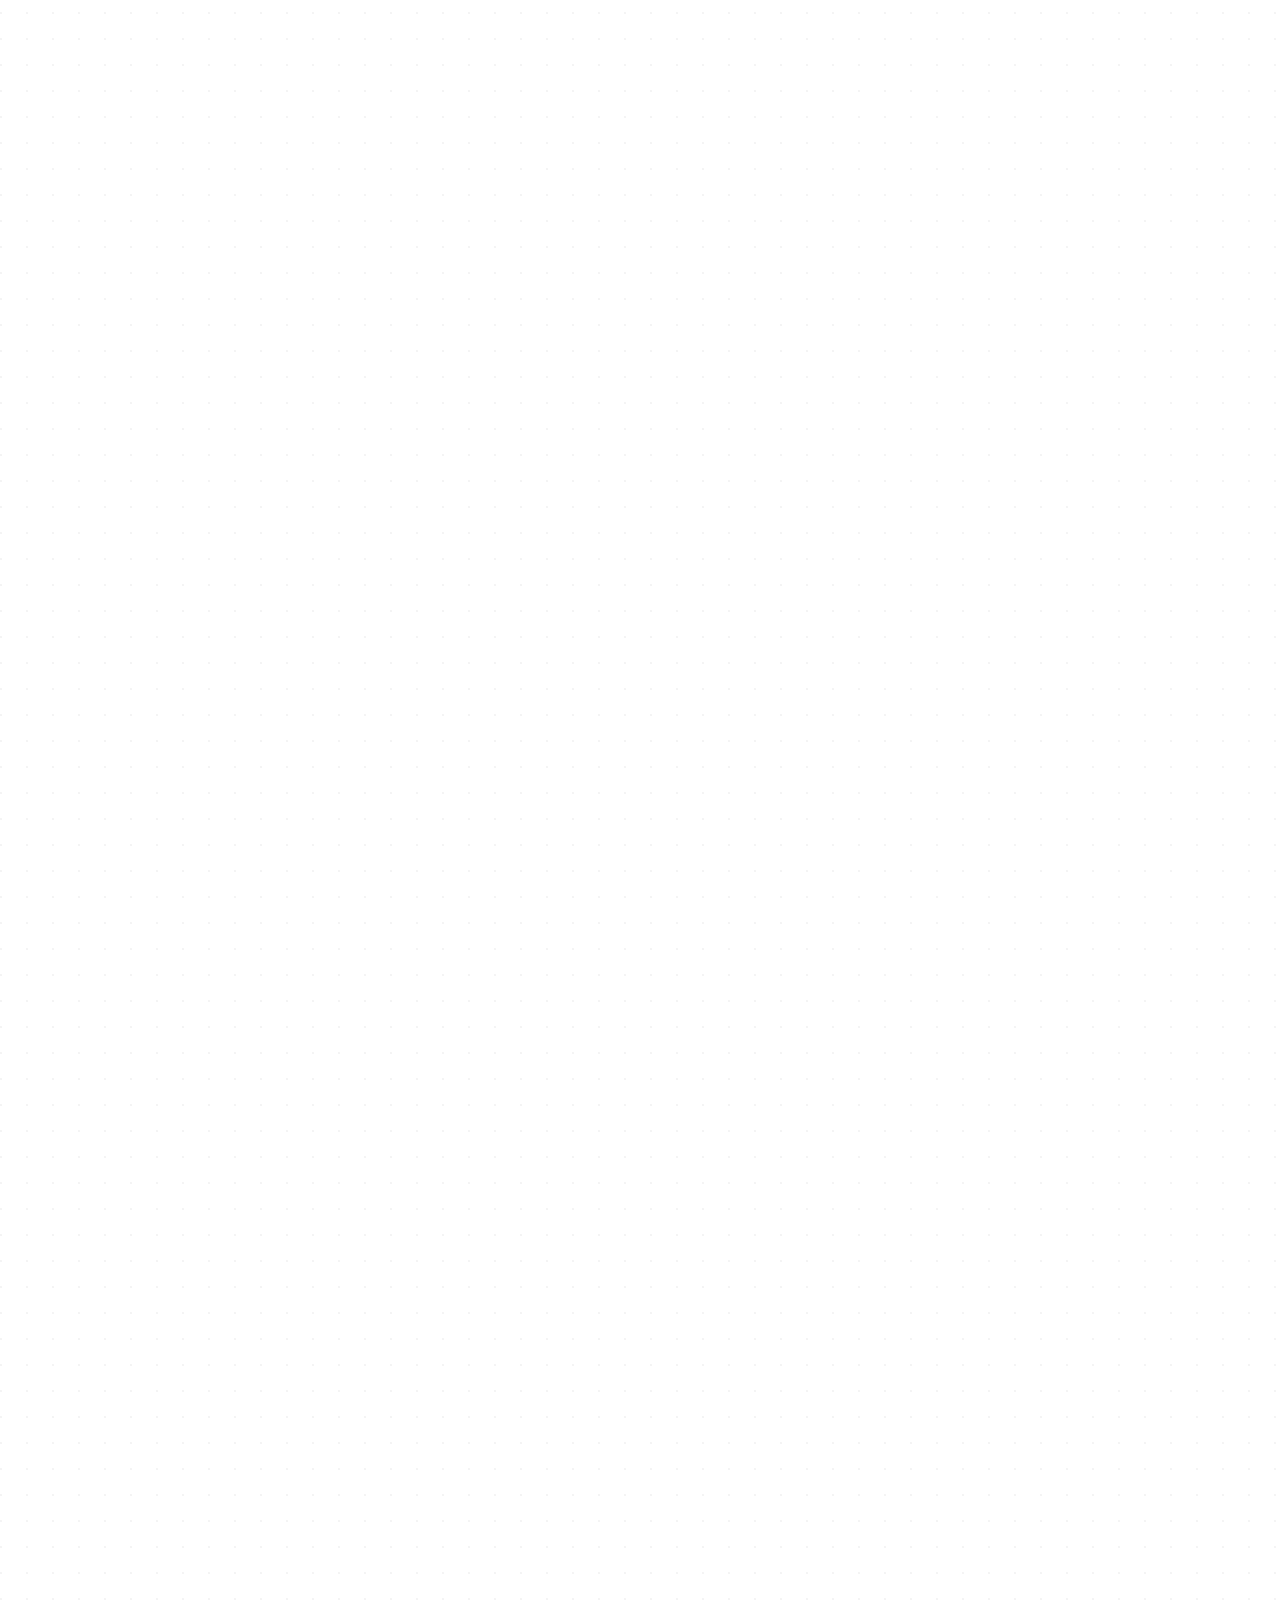
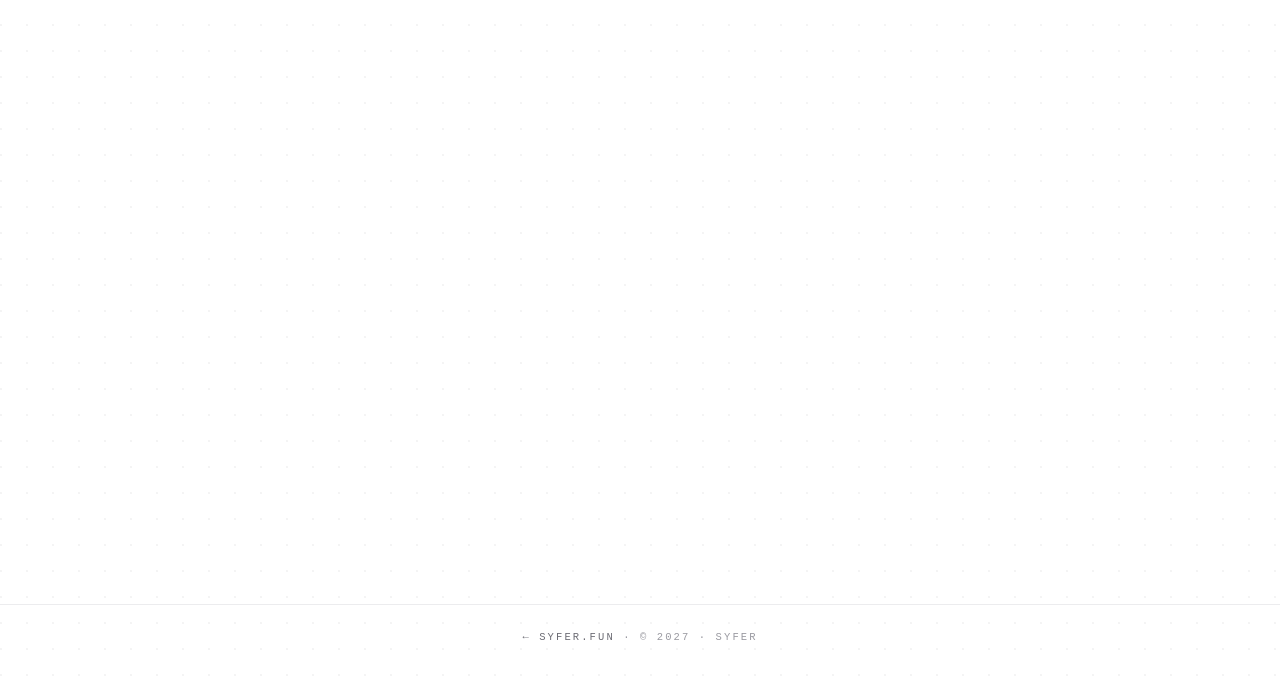
==== commit 0f348231: "Show GitHub icon in the header on phones Drop mHide from the GitHub entry so it appears next to Tele" ====
--- a/ai/index.html
+++ b/ai/index.html
@@ -202,6 +202,6 @@
 
 <footer><a class="back" href="../">← syfer.fun</a> · © 2027 · SYFER</footer>
 
-<script src="../app.js?v=10" defer></script>
+<script src="../app.js?v=11" defer></script>
 </body>
 </html>
